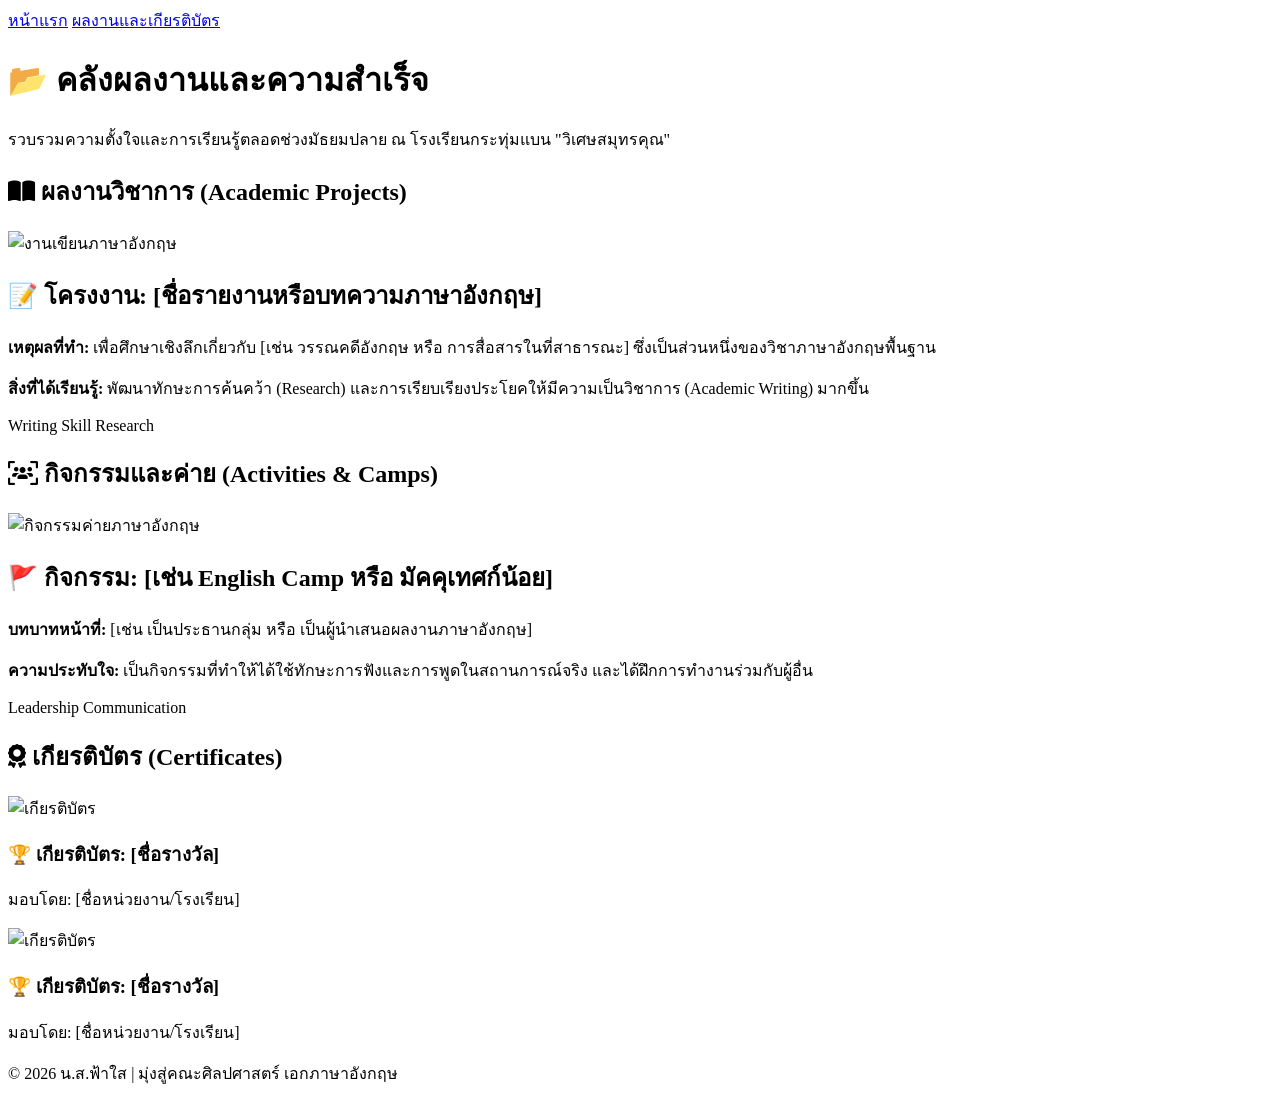
==== projects.html @ baf24221 "Create projects.html" ====
<!DOCTYPE html>
<html lang="th">
<head>
    <meta charset="UTF-8">
    <meta name="viewport" content="width=device-width, initial-scale=1.0">
    <title>ผลงานและเกียรติบัตร | ฟ้าใส</title>
    <link rel="stylesheet" href="style.css">
    <link rel="stylesheet" href="https://cdnjs.cloudflare.com/ajax/libs/font-awesome/6.5.1/css/all.min.css">
</head>
<body>

    <header>
        <nav>
            <a href="index.html">หน้าแรก</a>
            <a href="projects.html" class="active">ผลงานและเกียรติบัตร</a>
        </nav>
    </header>

    <main class="container">
        <header class="section-header">
            <h1>📂 คลังผลงานและความสำเร็จ</h1>
            <p>รวบรวมความตั้งใจและการเรียนรู้ตลอดช่วงมัธยมปลาย ณ โรงเรียนกระทุ่มแบน "วิเศษสมุทรคุณ"</p>
        </header>

        <h2 class="category-title"><i class="fa-solid fa-book-open"></i> ผลงานวิชาการ (Academic Projects)</h2>
        <div class="card">
            <img src="https://via.placeholder.com/600x300?text=English+Essay+Project" alt="งานเขียนภาษาอังกฤษ" class="card-img">
            <div class="card-body">
                <h2>📝 โครงงาน: [ชื่อรายงานหรือบทความภาษาอังกฤษ]</h2>
                <p><strong>เหตุผลที่ทำ:</strong> เพื่อศึกษาเชิงลึกเกี่ยวกับ [เช่น วรรณคดีอังกฤษ หรือ การสื่อสารในที่สาธารณะ] ซึ่งเป็นส่วนหนึ่งของวิชาภาษาอังกฤษพื้นฐาน</p>
                <p><strong>สิ่งที่ได้เรียนรู้:</strong> พัฒนาทักษะการค้นคว้า (Research) และการเรียบเรียงประโยคให้มีความเป็นวิชาการ (Academic Writing) มากขึ้น</p>
                <span class="tech-stack">Writing Skill</span> <span class="tech-stack">Research</span>
            </div>
        </div>

        <h2 class="category-title"><i class="fa-solid fa-users-viewfinder"></i> กิจกรรมและค่าย (Activities & Camps)</h2>
        <div class="card">
            <img src="https://via.placeholder.com/600x300?text=English+Camp+Activity" alt="กิจกรรมค่ายภาษาอังกฤษ" class="card-img">
            <div class="card-body">
                <h2>🚩 กิจกรรม: [เช่น English Camp หรือ มัคคุเทศก์น้อย]</h2>
                <p><strong>บทบาทหน้าที่:</strong> [เช่น เป็นประธานกลุ่ม หรือ เป็นผู้นำเสนอผลงานภาษาอังกฤษ]</p>
                <p><strong>ความประทับใจ:</strong> เป็นกิจกรรมที่ทำให้ได้ใช้ทักษะการฟังและการพูดในสถานการณ์จริง และได้ฝึกการทำงานร่วมกับผู้อื่น</p>
                <span class="tech-stack">Leadership</span> <span class="tech-stack">Communication</span>
            </div>
        </div>

        <h2 class="category-title"><i class="fa-solid fa-award"></i> เกียรติบัตร (Certificates)</h2>
        <div class="project-grid">
            <div class="card small">
                <img src="https://via.placeholder.com/400x250?text=Certificate+1" alt="เกียรติบัตร" class="card-img">
                <div class="card-body">
                    <h3>🏆 เกียรติบัตร: [ชื่อรางวัล]</h3>
                    <p>มอบโดย: [ชื่อหน่วยงาน/โรงเรียน]</p>
                </div>
            </div>
            <div class="card small">
                <img src="https://via.placeholder.com/400x250?text=Certificate+2" alt="เกียรติบัตร" class="card-img">
                <div class="card-body">
                    <h3>🏆 เกียรติบัตร: [ชื่อรางวัล]</h3>
                    <p>มอบโดย: [ชื่อหน่วยงาน/โรงเรียน]</p>
                </div>
            </div>
        </div>

    </main>

    <footer>
        <p>© 2026 น.ส.ฟ้าใส | มุ่งสู่คณะศิลปศาสตร์ เอกภาษาอังกฤษ</p>
    </footer>

</body>
</html>
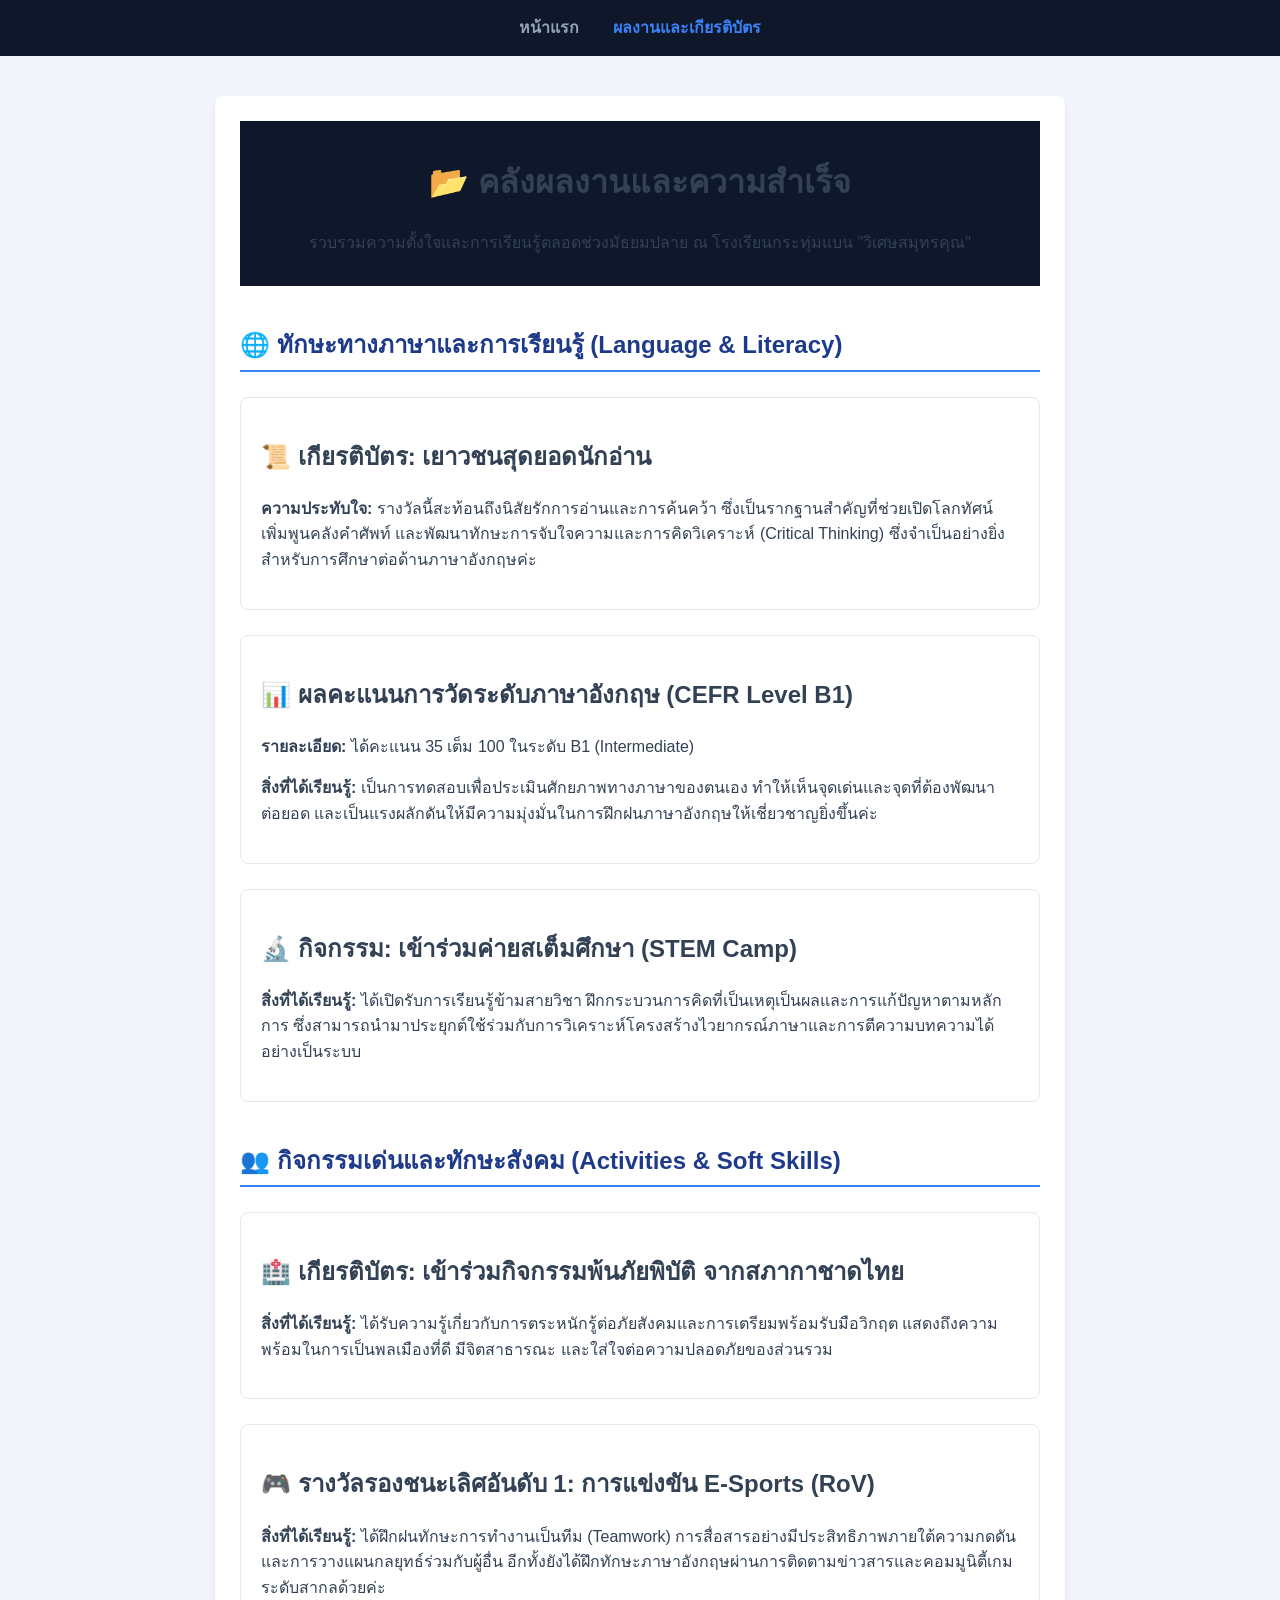
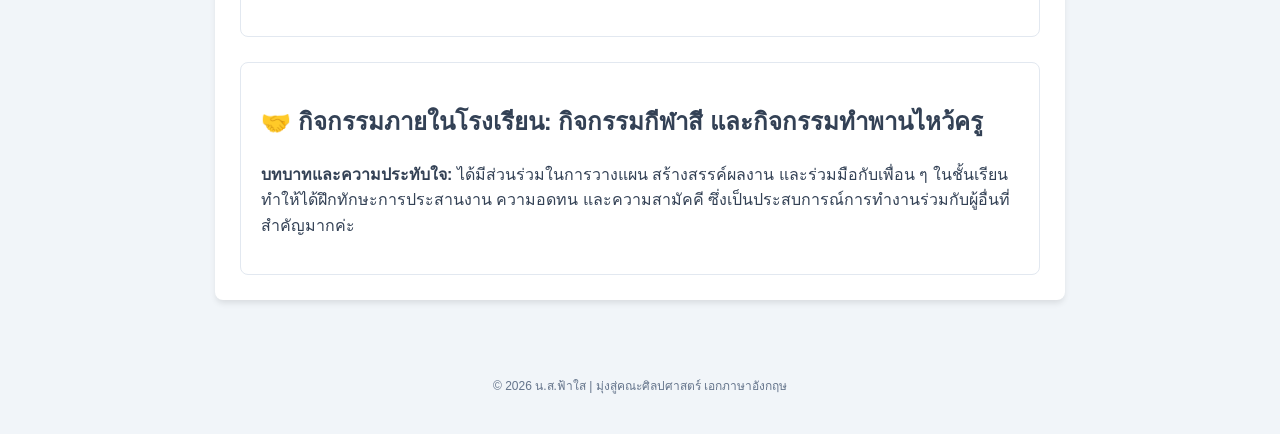
==== commit b399a998: "Update projects.html" ====
--- a/projects.html
+++ b/projects.html
@@ -5,7 +5,6 @@
     <meta name="viewport" content="width=device-width, initial-scale=1.0">
     <title>ผลงานและเกียรติบัตร | ฟ้าใส</title>
     <link rel="stylesheet" href="style.css">
-    <link rel="stylesheet" href="https://cdnjs.cloudflare.com/ajax/libs/font-awesome/6.5.1/css/all.min.css">
 </head>
 <body>
 
@@ -17,48 +16,55 @@
     </header>
 
     <main class="container">
-        <header class="section-header">
+        <header style="text-align: center; margin-bottom: 40px;">
             <h1>📂 คลังผลงานและความสำเร็จ</h1>
             <p>รวบรวมความตั้งใจและการเรียนรู้ตลอดช่วงมัธยมปลาย ณ โรงเรียนกระทุ่มแบน "วิเศษสมุทรคุณ"</p>
         </header>
 
-        <h2 class="category-title"><i class="fa-solid fa-book-open"></i> ผลงานวิชาการ (Academic Projects)</h2>
+        <h2 style="color: #1e3a8a; border-bottom: 2px solid #3b82f6; padding-bottom: 5px;">🌐 ทักษะทางภาษาและการเรียนรู้ (Language & Literacy)</h2>
+        
         <div class="card">
-            <img src="https://via.placeholder.com/600x300?text=English+Essay+Project" alt="งานเขียนภาษาอังกฤษ" class="card-img">
             <div class="card-body">
-                <h2>📝 โครงงาน: [ชื่อรายงานหรือบทความภาษาอังกฤษ]</h2>
-                <p><strong>เหตุผลที่ทำ:</strong> เพื่อศึกษาเชิงลึกเกี่ยวกับ [เช่น วรรณคดีอังกฤษ หรือ การสื่อสารในที่สาธารณะ] ซึ่งเป็นส่วนหนึ่งของวิชาภาษาอังกฤษพื้นฐาน</p>
-                <p><strong>สิ่งที่ได้เรียนรู้:</strong> พัฒนาทักษะการค้นคว้า (Research) และการเรียบเรียงประโยคให้มีความเป็นวิชาการ (Academic Writing) มากขึ้น</p>
-                <span class="tech-stack">Writing Skill</span> <span class="tech-stack">Research</span>
+                <h2>📜 เกียรติบัตร: เยาวชนสุดยอดนักอ่าน</h2>
+                <p><strong>ความประทับใจ:</strong> รางวัลนี้สะท้อนถึงนิสัยรักการอ่านและการค้นคว้า ซึ่งเป็นรากฐานสำคัญที่ช่วยเปิดโลกทัศน์ เพิ่มพูนคลังคำศัพท์ และพัฒนาทักษะการจับใจความและการคิดวิเคราะห์ (Critical Thinking) ซึ่งจำเป็นอย่างยิ่งสำหรับการศึกษาต่อด้านภาษาอังกฤษค่ะ</p>
             </div>
         </div>
 
-        <h2 class="category-title"><i class="fa-solid fa-users-viewfinder"></i> กิจกรรมและค่าย (Activities & Camps)</h2>
         <div class="card">
-            <img src="https://via.placeholder.com/600x300?text=English+Camp+Activity" alt="กิจกรรมค่ายภาษาอังกฤษ" class="card-img">
             <div class="card-body">
-                <h2>🚩 กิจกรรม: [เช่น English Camp หรือ มัคคุเทศก์น้อย]</h2>
-                <p><strong>บทบาทหน้าที่:</strong> [เช่น เป็นประธานกลุ่ม หรือ เป็นผู้นำเสนอผลงานภาษาอังกฤษ]</p>
-                <p><strong>ความประทับใจ:</strong> เป็นกิจกรรมที่ทำให้ได้ใช้ทักษะการฟังและการพูดในสถานการณ์จริง และได้ฝึกการทำงานร่วมกับผู้อื่น</p>
-                <span class="tech-stack">Leadership</span> <span class="tech-stack">Communication</span>
+                <h2>📊 ผลคะแนนการวัดระดับภาษาอังกฤษ (CEFR Level B1)</h2>
+                <p><strong>รายละเอียด:</strong> ได้คะแนน 35 เต็ม 100 ในระดับ B1 (Intermediate)</p>
+                <p><strong>สิ่งที่ได้เรียนรู้:</strong> เป็นการทดสอบเพื่อประเมินศักยภาพทางภาษาของตนเอง ทำให้เห็นจุดเด่นและจุดที่ต้องพัฒนาต่อยอด และเป็นแรงผลักดันให้มีความมุ่งมั่นในการฝึกฝนภาษาอังกฤษให้เชี่ยวชาญยิ่งขึ้นค่ะ</p>
             </div>
         </div>
 
-        <h2 class="category-title"><i class="fa-solid fa-award"></i> เกียรติบัตร (Certificates)</h2>
-        <div class="project-grid">
-            <div class="card small">
-                <img src="https://via.placeholder.com/400x250?text=Certificate+1" alt="เกียรติบัตร" class="card-img">
-                <div class="card-body">
-                    <h3>🏆 เกียรติบัตร: [ชื่อรางวัล]</h3>
-                    <p>มอบโดย: [ชื่อหน่วยงาน/โรงเรียน]</p>
-                </div>
+        <div class="card">
+            <div class="card-body">
+                <h2>🔬 กิจกรรม: เข้าร่วมค่ายสเต็มศึกษา (STEM Camp)</h2>
+                <p><strong>สิ่งที่ได้เรียนรู้:</strong> ได้เปิดรับการเรียนรู้ข้ามสายวิชา ฝึกกระบวนการคิดที่เป็นเหตุเป็นผลและการแก้ปัญหาตามหลักการ ซึ่งสามารถนำมาประยุกต์ใช้ร่วมกับการวิเคราะห์โครงสร้างไวยากรณ์ภาษาและการตีความบทความได้อย่างเป็นระบบ</p>
             </div>
-            <div class="card small">
-                <img src="https://via.placeholder.com/400x250?text=Certificate+2" alt="เกียรติบัตร" class="card-img">
-                <div class="card-body">
-                    <h3>🏆 เกียรติบัตร: [ชื่อรางวัล]</h3>
-                    <p>มอบโดย: [ชื่อหน่วยงาน/โรงเรียน]</p>
-                </div>
+        </div>
+
+        <h2 style="color: #1e3a8a; border-bottom: 2px solid #3b82f6; padding-bottom: 5px; margin-top: 40px;">👥 กิจกรรมเด่นและทักษะสังคม (Activities & Soft Skills)</h2>
+
+        <div class="card">
+            <div class="card-body">
+                <h2>🏥 เกียรติบัตร: เข้าร่วมกิจกรรมพ้นภัยพิบัติ จากสภากาชาดไทย</h2>
+                <p><strong>สิ่งที่ได้เรียนรู้:</strong> ได้รับความรู้เกี่ยวกับการตระหนักรู้ต่อภัยสังคมและการเตรียมพร้อมรับมือวิกฤต แสดงถึงความพร้อมในการเป็นพลเมืองที่ดี มีจิตสาธารณะ และใส่ใจต่อความปลอดภัยของส่วนรวม</p>
+            </div>
+        </div>
+
+        <div class="card">
+            <div class="card-body">
+                <h2>🎮 รางวัลรองชนะเลิศอันดับ 1: การแข่งขัน E-Sports (RoV)</h2>
+                <p><strong>สิ่งที่ได้เรียนรู้:</strong> ได้ฝึกฝนทักษะการทำงานเป็นทีม (Teamwork) การสื่อสารอย่างมีประสิทธิภาพภายใต้ความกดดัน และการวางแผนกลยุทธ์ร่วมกับผู้อื่น อีกทั้งยังได้ฝึกทักษะภาษาอังกฤษผ่านการติดตามข่าวสารและคอมมูนิตี้เกมระดับสากลด้วยค่ะ</p>
+            </div>
+        </div>
+
+        <div class="card">
+            <div class="card-body">
+                <h2>🤝 กิจกรรมภายในโรงเรียน: กิจกรรมกีฬาสี และกิจกรรมทำพานไหว้ครู</h2>
+                <p><strong>บทบาทและความประทับใจ:</strong> ได้มีส่วนร่วมในการวางแผน สร้างสรรค์ผลงาน และร่วมมือกับเพื่อน ๆ ในชั้นเรียน ทำให้ได้ฝึกทักษะการประสานงาน ความอดทน และความสามัคคี ซึ่งเป็นประสบการณ์การทำงานร่วมกับผู้อื่นที่สำคัญมากค่ะ</p>
             </div>
         </div>
 
--- a/style.css
+++ b/style.css
@@ -0,0 +1,23 @@
+body {
+    font-family: 'Segoe UI', Tahoma, Geneva, Verdana, sans-serif;
+    margin: 0; padding: 0;
+    background-color: #f1f5f9; color: #334155;
+    line-height: 1.6;
+}
+.container {
+    max-width: 800px; margin: 40px auto; padding: 25px;
+    background-color: #ffffff; border-radius: 8px;
+    box-shadow: 0 4px 6px -1px rgba(0, 0, 0, 0.1);
+}
+header { background-color: #0f172a; padding: 15px 0; text-align: center; }
+nav a { color: #94a3b8; text-decoration: none; margin: 0 15px; font-weight: 600; }
+nav a:hover, nav a.active { color: #3b82f6; }
+.profile-area { text-align: center; padding: 20px 0; }
+.profile-img { width: 140px; height: 140px; border-radius: 50%; object-fit: cover; border: 4px solid #3b82f6; margin-bottom: 15px; }
+.tagline { color: #64748b; margin-top: -5px; }
+.content-section { margin-top: 30px; padding-top: 20px; border-top: 1px solid #e2e8f0; }
+.card { background: #ffffff; border: 1px solid #e2e8f0; border-radius: 8px; margin-top: 25px; overflow: hidden; }
+.card-img { width: 100%; height: auto; max-height: 300px; object-fit: cover; }
+.card-body { padding: 20px; }
+.tech-stack { display: inline-block; background-color: #f1f5f9; color: #475569; padding: 4px 10px; border-radius: 4px; font-size: 9pt; font-weight: bold; }
+footer { text-align: center; padding: 25px; color: #64748b; font-size: 9pt; }
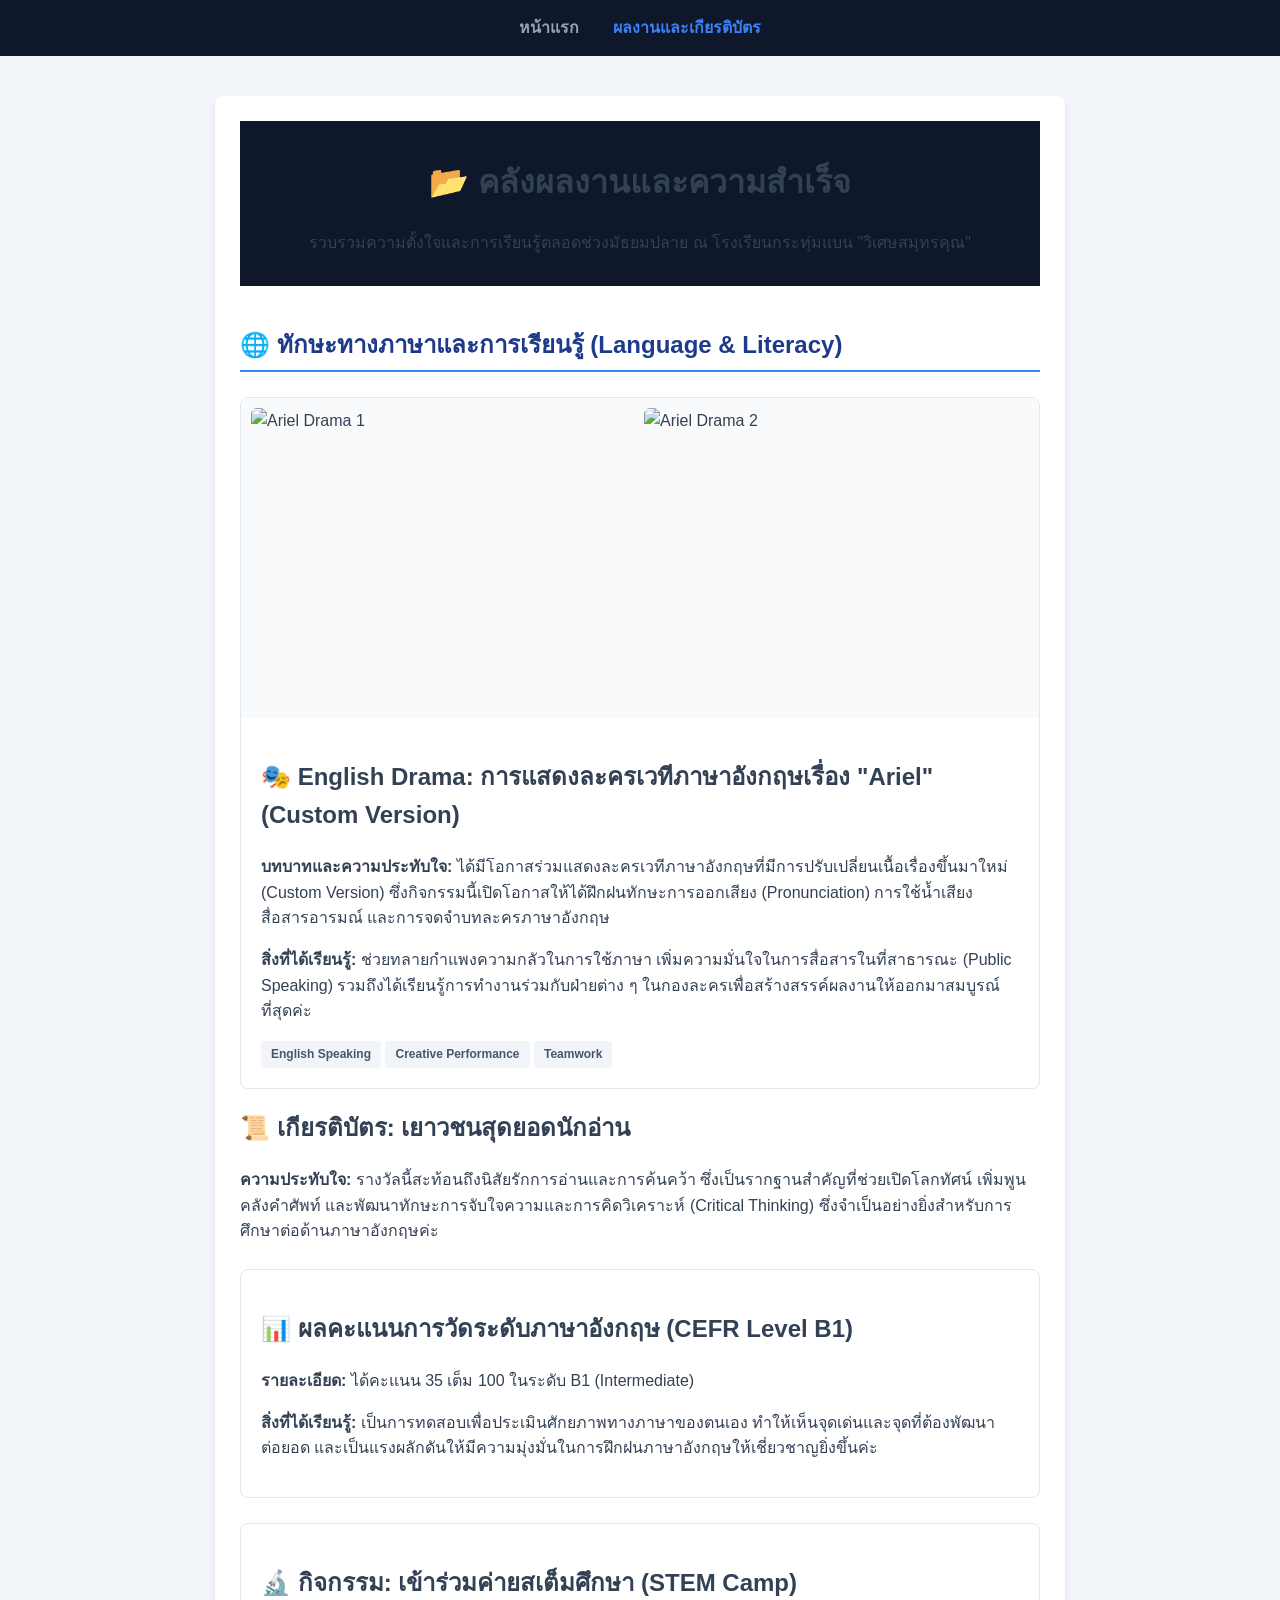
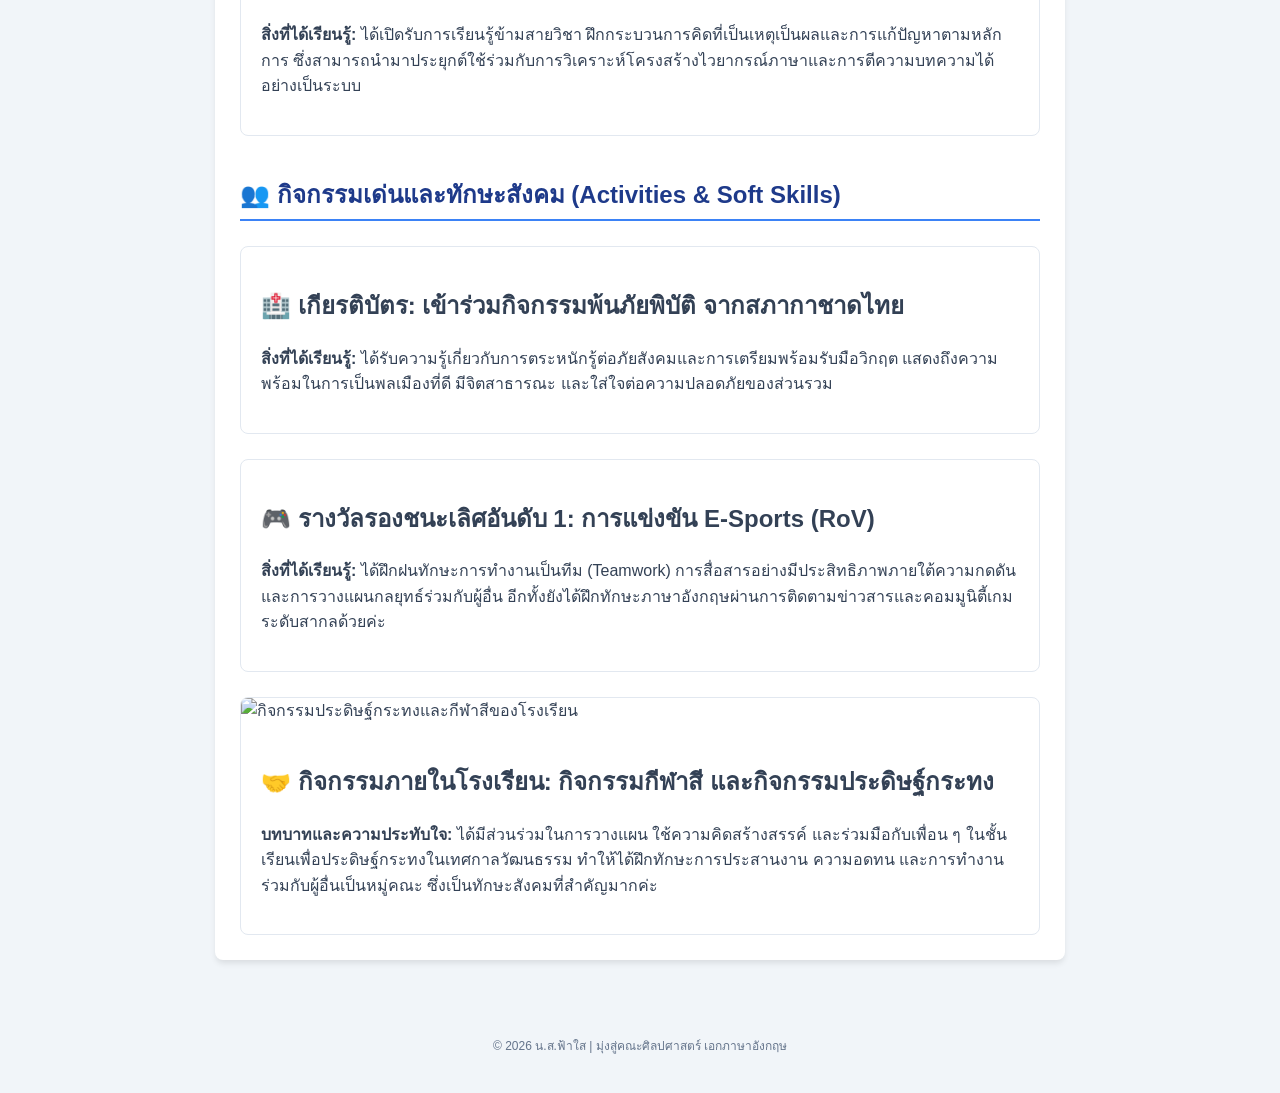
==== commit 249524b2: "Update projects.html" ====
--- a/projects.html
+++ b/projects.html
@@ -24,7 +24,18 @@
         <h2 style="color: #1e3a8a; border-bottom: 2px solid #3b82f6; padding-bottom: 5px;">🌐 ทักษะทางภาษาและการเรียนรู้ (Language & Literacy)</h2>
         
         <div class="card">
+            <div style="display: grid; grid-template-columns: 1fr 1fr; gap: 8px; padding: 10px; background-color: #f8fafc;">
+                <img src="https://lh3.googleusercontent.com/d/1Yi29u0ENLmOMlpsaRIMpkX6yjOmrVv_r" alt="Ariel Drama 1" style="width: 100%; height: 300px; object-fit: cover; border-radius: 6px;">
+                <img src="http://googleusercontent.com/profile/picture/7" alt="Ariel Drama 2" style="width: 100%; height: 300px; object-fit: cover; border-radius: 6px;">
+            </div>
+            
             <div class="card-body">
+                <h2>🎭 English Drama: การแสดงละครเวทีภาษาอังกฤษเรื่อง "Ariel" (Custom Version)</h2>
+                <p><strong>บทบาทและความประทับใจ:</strong> ได้มีโอกาสร่วมแสดงละครเวทีภาษาอังกฤษที่มีการปรับเปลี่ยนเนื้อเรื่องขึ้นมาใหม่ (Custom Version) ซึ่งกิจกรรมนี้เปิดโอกาสให้ได้ฝึกฝนทักษะการออกเสียง (Pronunciation) การใช้น้ำเสียงสื่อสารอารมณ์ และการจดจำบทละครภาษาอังกฤษ</p>
+                <p><strong>สิ่งที่ได้เรียนรู้:</strong> ช่วยทลายกำแพงความกลัวในการใช้ภาษา เพิ่มความมั่นใจในการสื่อสารในที่สาธารณะ (Public Speaking) รวมถึงได้เรียนรู้การทำงานร่วมกับฝ่ายต่าง ๆ ในกองละครเพื่อสร้างสรรค์ผลงานให้ออกมาสมบูรณ์ที่สุดค่ะ</p>
+                <span class="tech-stack">English Speaking</span> <span class="tech-stack">Creative Performance</span> <span class="tech-stack">Teamwork</span>
+            </div>
+        </div>
                 <h2>📜 เกียรติบัตร: เยาวชนสุดยอดนักอ่าน</h2>
                 <p><strong>ความประทับใจ:</strong> รางวัลนี้สะท้อนถึงนิสัยรักการอ่านและการค้นคว้า ซึ่งเป็นรากฐานสำคัญที่ช่วยเปิดโลกทัศน์ เพิ่มพูนคลังคำศัพท์ และพัฒนาทักษะการจับใจความและการคิดวิเคราะห์ (Critical Thinking) ซึ่งจำเป็นอย่างยิ่งสำหรับการศึกษาต่อด้านภาษาอังกฤษค่ะ</p>
             </div>
@@ -62,9 +73,10 @@
         </div>
 
         <div class="card">
+            <img src="krathong.jpg" alt="กิจกรรมประดิษฐ์กระทงและกีฬาสีของโรงเรียน" class="card-img">
             <div class="card-body">
-                <h2>🤝 กิจกรรมภายในโรงเรียน: กิจกรรมกีฬาสี และกิจกรรมทำพานไหว้ครู</h2>
-                <p><strong>บทบาทและความประทับใจ:</strong> ได้มีส่วนร่วมในการวางแผน สร้างสรรค์ผลงาน และร่วมมือกับเพื่อน ๆ ในชั้นเรียน ทำให้ได้ฝึกทักษะการประสานงาน ความอดทน และความสามัคคี ซึ่งเป็นประสบการณ์การทำงานร่วมกับผู้อื่นที่สำคัญมากค่ะ</p>
+                <h2>🤝 กิจกรรมภายในโรงเรียน: กิจกรรมกีฬาสี และกิจกรรมประดิษฐ์กระทง</h2>
+                <p><strong>บทบาทและความประทับใจ:</strong> ได้มีส่วนร่วมในการวางแผน ใช้ความคิดสร้างสรรค์ และร่วมมือกับเพื่อน ๆ ในชั้นเรียนเพื่อประดิษฐ์กระทงในเทศกาลวัฒนธรรม ทำให้ได้ฝึกทักษะการประสานงาน ความอดทน และการทำงานร่วมกับผู้อื่นเป็นหมู่คณะ ซึ่งเป็นทักษะสังคมที่สำคัญมากค่ะ</p>
             </div>
         </div>
 
@@ -75,4 +87,4 @@
     </footer>
 
 </body>
-</html>
+</html> 
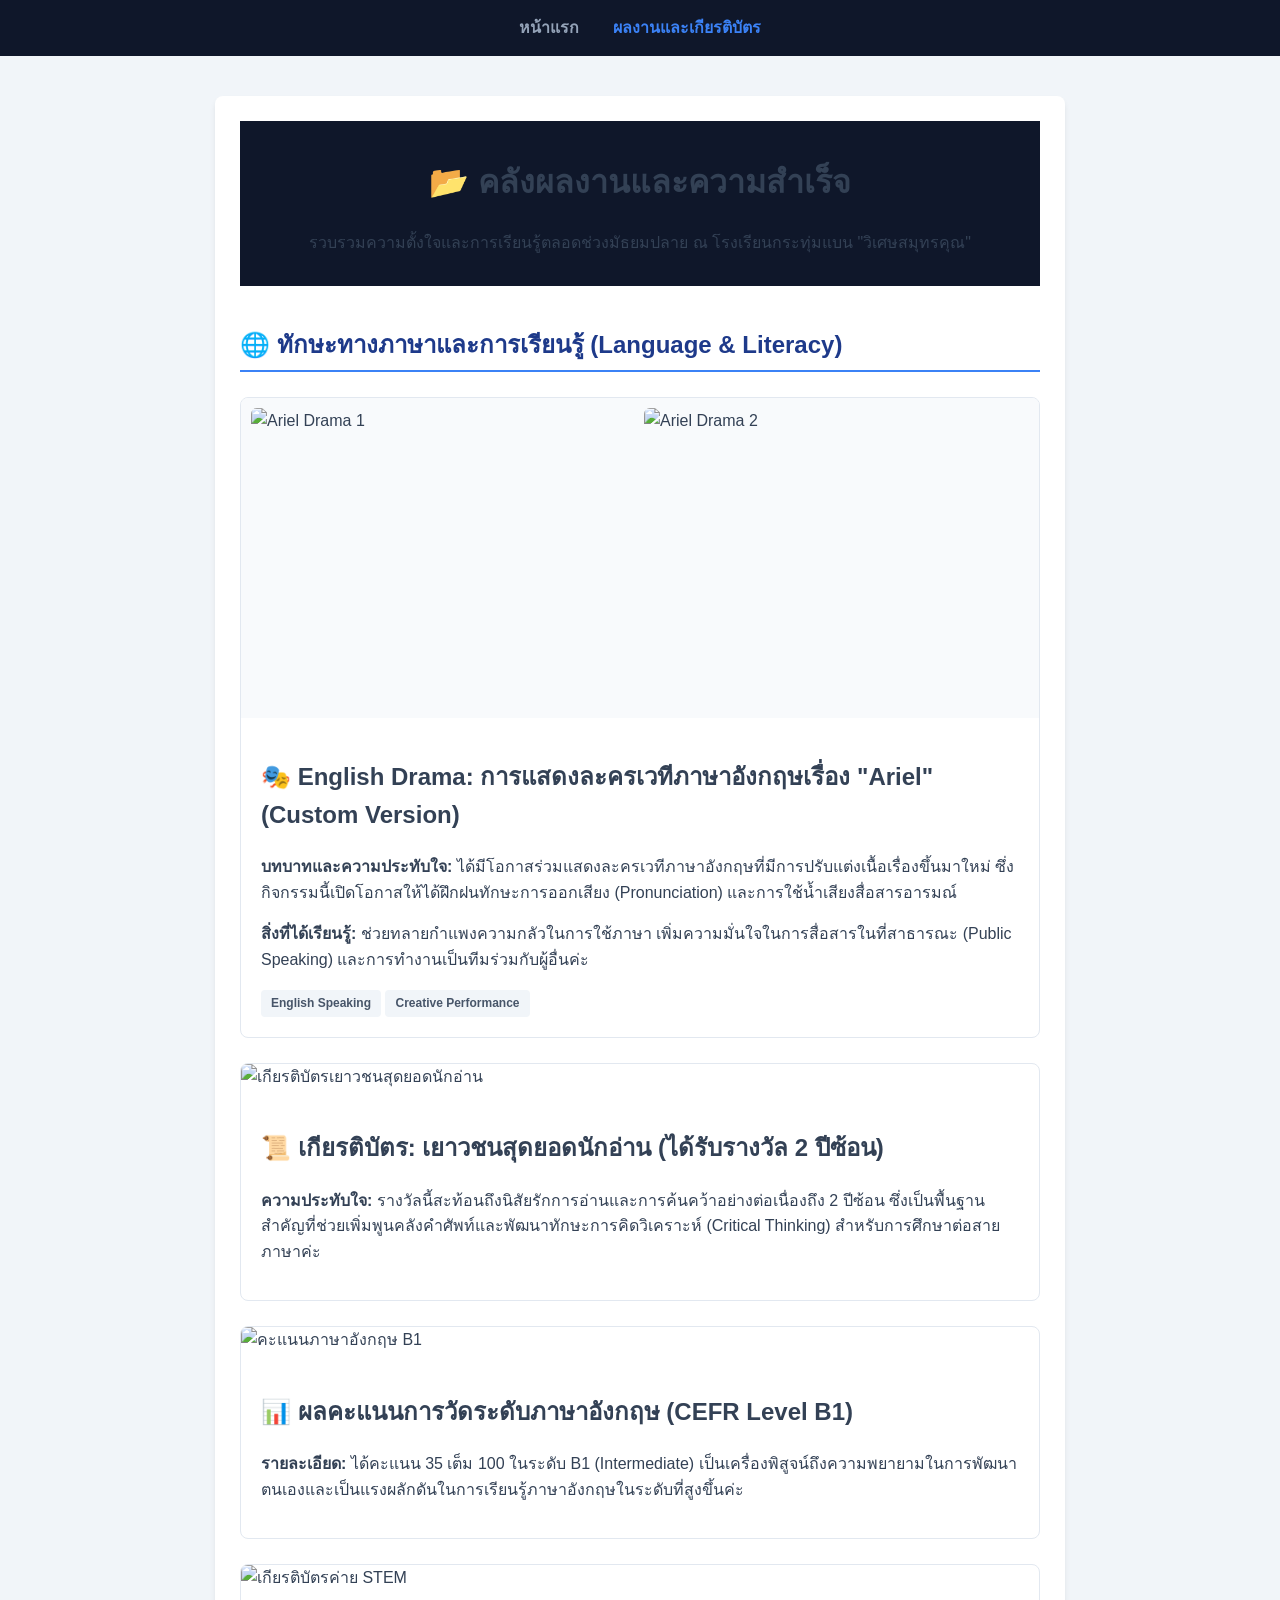
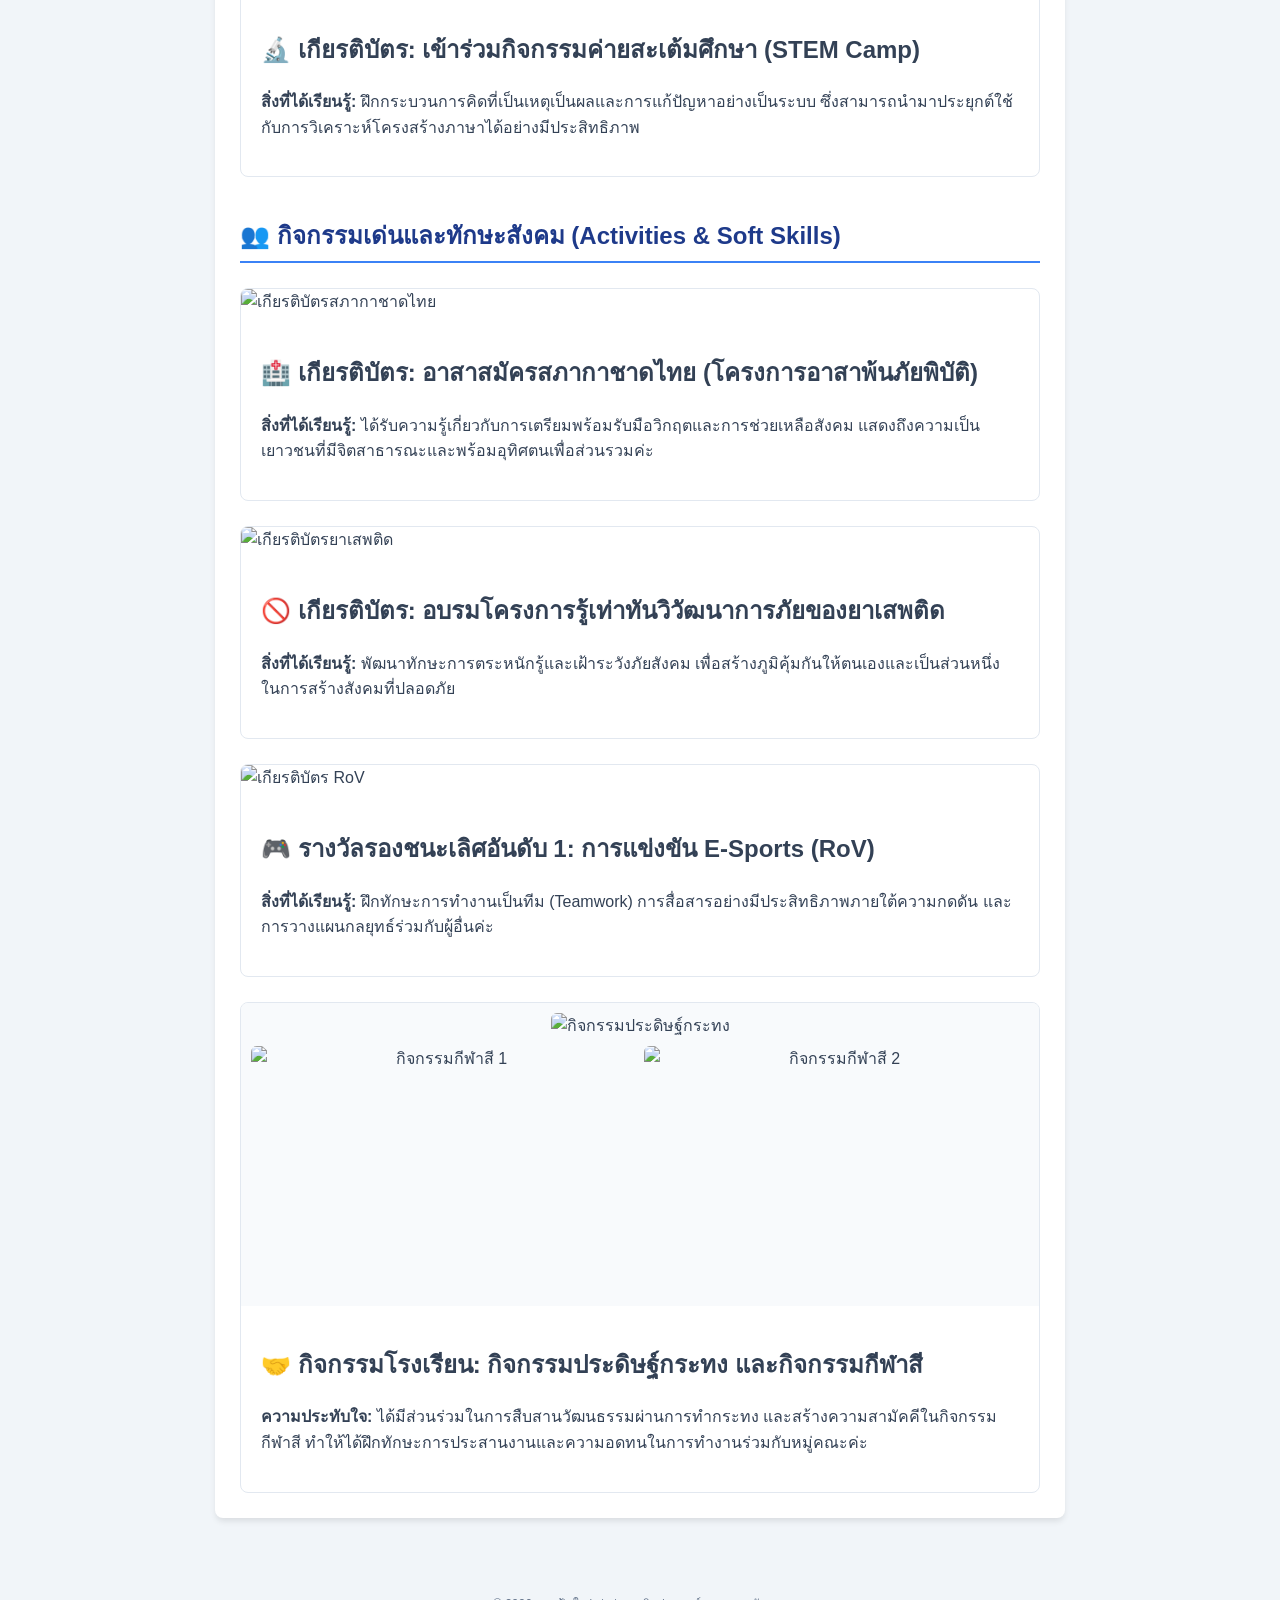
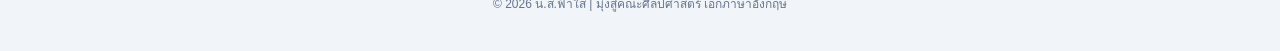
==== commit 47309998: "Update projects.html" ====
--- a/projects.html
+++ b/projects.html
@@ -24,59 +24,79 @@
         <h2 style="color: #1e3a8a; border-bottom: 2px solid #3b82f6; padding-bottom: 5px;">🌐 ทักษะทางภาษาและการเรียนรู้ (Language & Literacy)</h2>
         
         <div class="card">
-            <div style="display: grid; grid-template-columns: 1fr 1fr; gap: 8px; padding: 10px; background-color: #f8fafc;">
-                <img src="https://lh3.googleusercontent.com/d/1Yi29u0ENLmOMlpsaRIMpkX6yjOmrVv_r" alt="Ariel Drama 1" style="width: 100%; height: 300px; object-fit: cover; border-radius: 6px;">
-                <img src="http://googleusercontent.com/profile/picture/7" alt="Ariel Drama 2" style="width: 100%; height: 300px; object-fit: cover; border-radius: 6px;">
+            <div style="display: flex; gap: 8px; padding: 10px; background-color: #f8fafc;">
+                <img src="ariel1.jpg" alt="Ariel Drama 1" style="width: 50%; height: 300px; object-fit: cover; border-radius: 6px;">
+                <img src="ariel2.jpg" alt="Ariel Drama 2" style="width: 50%; height: 300px; object-fit: cover; border-radius: 6px;">
             </div>
-            
             <div class="card-body">
                 <h2>🎭 English Drama: การแสดงละครเวทีภาษาอังกฤษเรื่อง "Ariel" (Custom Version)</h2>
-                <p><strong>บทบาทและความประทับใจ:</strong> ได้มีโอกาสร่วมแสดงละครเวทีภาษาอังกฤษที่มีการปรับเปลี่ยนเนื้อเรื่องขึ้นมาใหม่ (Custom Version) ซึ่งกิจกรรมนี้เปิดโอกาสให้ได้ฝึกฝนทักษะการออกเสียง (Pronunciation) การใช้น้ำเสียงสื่อสารอารมณ์ และการจดจำบทละครภาษาอังกฤษ</p>
-                <p><strong>สิ่งที่ได้เรียนรู้:</strong> ช่วยทลายกำแพงความกลัวในการใช้ภาษา เพิ่มความมั่นใจในการสื่อสารในที่สาธารณะ (Public Speaking) รวมถึงได้เรียนรู้การทำงานร่วมกับฝ่ายต่าง ๆ ในกองละครเพื่อสร้างสรรค์ผลงานให้ออกมาสมบูรณ์ที่สุดค่ะ</p>
-                <span class="tech-stack">English Speaking</span> <span class="tech-stack">Creative Performance</span> <span class="tech-stack">Teamwork</span>
-            </div>
-        </div>
-                <h2>📜 เกียรติบัตร: เยาวชนสุดยอดนักอ่าน</h2>
-                <p><strong>ความประทับใจ:</strong> รางวัลนี้สะท้อนถึงนิสัยรักการอ่านและการค้นคว้า ซึ่งเป็นรากฐานสำคัญที่ช่วยเปิดโลกทัศน์ เพิ่มพูนคลังคำศัพท์ และพัฒนาทักษะการจับใจความและการคิดวิเคราะห์ (Critical Thinking) ซึ่งจำเป็นอย่างยิ่งสำหรับการศึกษาต่อด้านภาษาอังกฤษค่ะ</p>
+                <p><strong>บทบาทและความประทับใจ:</strong> ได้มีโอกาสร่วมแสดงละครเวทีภาษาอังกฤษที่มีการปรับแต่งเนื้อเรื่องขึ้นมาใหม่ ซึ่งกิจกรรมนี้เปิดโอกาสให้ได้ฝึกฝนทักษะการออกเสียง (Pronunciation) และการใช้น้ำเสียงสื่อสารอารมณ์</p>
+                <p><strong>สิ่งที่ได้เรียนรู้:</strong> ช่วยทลายกำแพงความกลัวในการใช้ภาษา เพิ่มความมั่นใจในการสื่อสารในที่สาธารณะ (Public Speaking) และการทำงานเป็นทีมร่วมกับผู้อื่นค่ะ</p>
+                <span class="tech-stack">English Speaking</span> <span class="tech-stack">Creative Performance</span>
             </div>
         </div>
 
         <div class="card">
+            <img src="cert-reader.jpg" alt="เกียรติบัตรเยาวชนสุดยอดนักอ่าน" class="card-img">
             <div class="card-body">
-                <h2>📊 ผลคะแนนการวัดระดับภาษาอังกฤษ (CEFR Level B1)</h2>
-                <p><strong>รายละเอียด:</strong> ได้คะแนน 35 เต็ม 100 ในระดับ B1 (Intermediate)</p>
-                <p><strong>สิ่งที่ได้เรียนรู้:</strong> เป็นการทดสอบเพื่อประเมินศักยภาพทางภาษาของตนเอง ทำให้เห็นจุดเด่นและจุดที่ต้องพัฒนาต่อยอด และเป็นแรงผลักดันให้มีความมุ่งมั่นในการฝึกฝนภาษาอังกฤษให้เชี่ยวชาญยิ่งขึ้นค่ะ</p>
+                <h2>📜 เกียรติบัตร: เยาวชนสุดยอดนักอ่าน (ได้รับรางวัล 2 ปีซ้อน)</h2>
+                <p><strong>ความประทับใจ:</strong> รางวัลนี้สะท้อนถึงนิสัยรักการอ่านและการค้นคว้าอย่างต่อเนื่องถึง 2 ปีซ้อน ซึ่งเป็นพื้นฐานสำคัญที่ช่วยเพิ่มพูนคลังคำศัพท์และพัฒนาทักษะการคิดวิเคราะห์ (Critical Thinking) สำหรับการศึกษาต่อสายภาษาค่ะ</p>
             </div>
         </div>
 
         <div class="card">
+            <img src="cert-b1.jpg" alt="คะแนนภาษาอังกฤษ B1" class="card-img">
             <div class="card-body">
-                <h2>🔬 กิจกรรม: เข้าร่วมค่ายสเต็มศึกษา (STEM Camp)</h2>
-                <p><strong>สิ่งที่ได้เรียนรู้:</strong> ได้เปิดรับการเรียนรู้ข้ามสายวิชา ฝึกกระบวนการคิดที่เป็นเหตุเป็นผลและการแก้ปัญหาตามหลักการ ซึ่งสามารถนำมาประยุกต์ใช้ร่วมกับการวิเคราะห์โครงสร้างไวยากรณ์ภาษาและการตีความบทความได้อย่างเป็นระบบ</p>
+                <h2>📊 ผลคะแนนการวัดระดับภาษาอังกฤษ (CEFR Level B1)</h2>
+                <p><strong>รายละเอียด:</strong> ได้คะแนน 35 เต็ม 100 ในระดับ B1 (Intermediate) เป็นเครื่องพิสูจน์ถึงความพยายามในการพัฒนาตนเองและเป็นแรงผลักดันในการเรียนรู้ภาษาอังกฤษในระดับที่สูงขึ้นค่ะ</p>
+            </div>
+        </div>
+
+        <div class="card">
+            <img src="cert-stem.jpg" alt="เกียรติบัตรค่าย STEM" class="card-img">
+            <div class="card-body">
+                <h2>🔬 เกียรติบัตร: เข้าร่วมกิจกรรมค่ายสะเต้มศึกษา (STEM Camp)</h2>
+                <p><strong>สิ่งที่ได้เรียนรู้:</strong> ฝึกกระบวนการคิดที่เป็นเหตุเป็นผลและการแก้ปัญหาอย่างเป็นระบบ ซึ่งสามารถนำมาประยุกต์ใช้กับการวิเคราะห์โครงสร้างภาษาได้อย่างมีประสิทธิภาพ</p>
             </div>
         </div>
 
         <h2 style="color: #1e3a8a; border-bottom: 2px solid #3b82f6; padding-bottom: 5px; margin-top: 40px;">👥 กิจกรรมเด่นและทักษะสังคม (Activities & Soft Skills)</h2>
 
         <div class="card">
+            <img src="cert-redcross.jpg" alt="เกียรติบัตรสภากาชาดไทย" class="card-img">
             <div class="card-body">
-                <h2>🏥 เกียรติบัตร: เข้าร่วมกิจกรรมพ้นภัยพิบัติ จากสภากาชาดไทย</h2>
-                <p><strong>สิ่งที่ได้เรียนรู้:</strong> ได้รับความรู้เกี่ยวกับการตระหนักรู้ต่อภัยสังคมและการเตรียมพร้อมรับมือวิกฤต แสดงถึงความพร้อมในการเป็นพลเมืองที่ดี มีจิตสาธารณะ และใส่ใจต่อความปลอดภัยของส่วนรวม</p>
+                <h2>🏥 เกียรติบัตร: อาสาสมัครสภากาชาดไทย (โครงการอาสาพ้นภัยพิบัติ)</h2>
+                <p><strong>สิ่งที่ได้เรียนรู้:</strong> ได้รับความรู้เกี่ยวกับการเตรียมพร้อมรับมือวิกฤตและการช่วยเหลือสังคม แสดงถึงความเป็นเยาวชนที่มีจิตสาธารณะและพร้อมอุทิศตนเพื่อส่วนรวมค่ะ</p>
             </div>
         </div>
 
         <div class="card">
+            <img src="cert-drugs.jpg" alt="เกียรติบัตรยาเสพติด" class="card-img">
             <div class="card-body">
-                <h2>🎮 รางวัลรองชนะเลิศอันดับ 1: การแข่งขัน E-Sports (RoV)</h2>
-                <p><strong>สิ่งที่ได้เรียนรู้:</strong> ได้ฝึกฝนทักษะการทำงานเป็นทีม (Teamwork) การสื่อสารอย่างมีประสิทธิภาพภายใต้ความกดดัน และการวางแผนกลยุทธ์ร่วมกับผู้อื่น อีกทั้งยังได้ฝึกทักษะภาษาอังกฤษผ่านการติดตามข่าวสารและคอมมูนิตี้เกมระดับสากลด้วยค่ะ</p>
+                <h2>🚫 เกียรติบัตร: อบรมโครงการรู้เท่าทันวิวัฒนาการภัยของยาเสพติด</h2>
+                <p><strong>สิ่งที่ได้เรียนรู้:</strong> พัฒนาทักษะการตระหนักรู้และเฝ้าระวังภัยสังคม เพื่อสร้างภูมิคุ้มกันให้ตนเองและเป็นส่วนหนึ่งในการสร้างสังคมที่ปลอดภัย</p>
             </div>
         </div>
 
         <div class="card">
-            <img src="krathong.jpg" alt="กิจกรรมประดิษฐ์กระทงและกีฬาสีของโรงเรียน" class="card-img">
+            <img src="cert-rov.jpg" alt="เกียรติบัตร RoV" class="card-img">
             <div class="card-body">
-                <h2>🤝 กิจกรรมภายในโรงเรียน: กิจกรรมกีฬาสี และกิจกรรมประดิษฐ์กระทง</h2>
-                <p><strong>บทบาทและความประทับใจ:</strong> ได้มีส่วนร่วมในการวางแผน ใช้ความคิดสร้างสรรค์ และร่วมมือกับเพื่อน ๆ ในชั้นเรียนเพื่อประดิษฐ์กระทงในเทศกาลวัฒนธรรม ทำให้ได้ฝึกทักษะการประสานงาน ความอดทน และการทำงานร่วมกับผู้อื่นเป็นหมู่คณะ ซึ่งเป็นทักษะสังคมที่สำคัญมากค่ะ</p>
+                <h2>🎮 รางวัลรองชนะเลิศอันดับ 1: การแข่งขัน E-Sports (RoV)</h2>
+                <p><strong>สิ่งที่ได้เรียนรู้:</strong> ฝึกทักษะการทำงานเป็นทีม (Teamwork) การสื่อสารอย่างมีประสิทธิภาพภายใต้ความกดดัน และการวางแผนกลยุทธ์ร่วมกับผู้อื่นค่ะ</p>
+            </div>
+        </div>
+
+        <div class="card">
+            <div style="background-color: #f8fafc; padding: 10px; text-align: center;">
+                <img src="krathong.jpg" alt="กิจกรรมประดิษฐ์กระทง" style="width: 98%; height: 300px; object-fit: cover; border-radius: 6px; margin-bottom: 8px;">
+                <div style="display: flex; gap: 8px;">
+                    <img src="sports1.jpg" alt="กิจกรรมกีฬาสี 1" style="width: 50%; height: 250px; object-fit: cover; border-radius: 6px;">
+                    <img src="sports2.jpg" alt="กิจกรรมกีฬาสี 2" style="width: 50%; height: 250px; object-fit: cover; border-radius: 6px;">
+                </div>
+            </div>
+            <div class="card-body">
+                <h2>🤝 กิจกรรมโรงเรียน: กิจกรรมประดิษฐ์กระทง และกิจกรรมกีฬาสี</h2>
+                <p><strong>ความประทับใจ:</strong> ได้มีส่วนร่วมในการสืบสานวัฒนธรรมผ่านการทำกระทง และสร้างความสามัคคีในกิจกรรมกีฬาสี ทำให้ได้ฝึกทักษะการประสานงานและความอดทนในการทำงานร่วมกับหมู่คณะค่ะ</p>
             </div>
         </div>
 
@@ -87,4 +107,4 @@
     </footer>
 
 </body>
-</html> 
+</html>
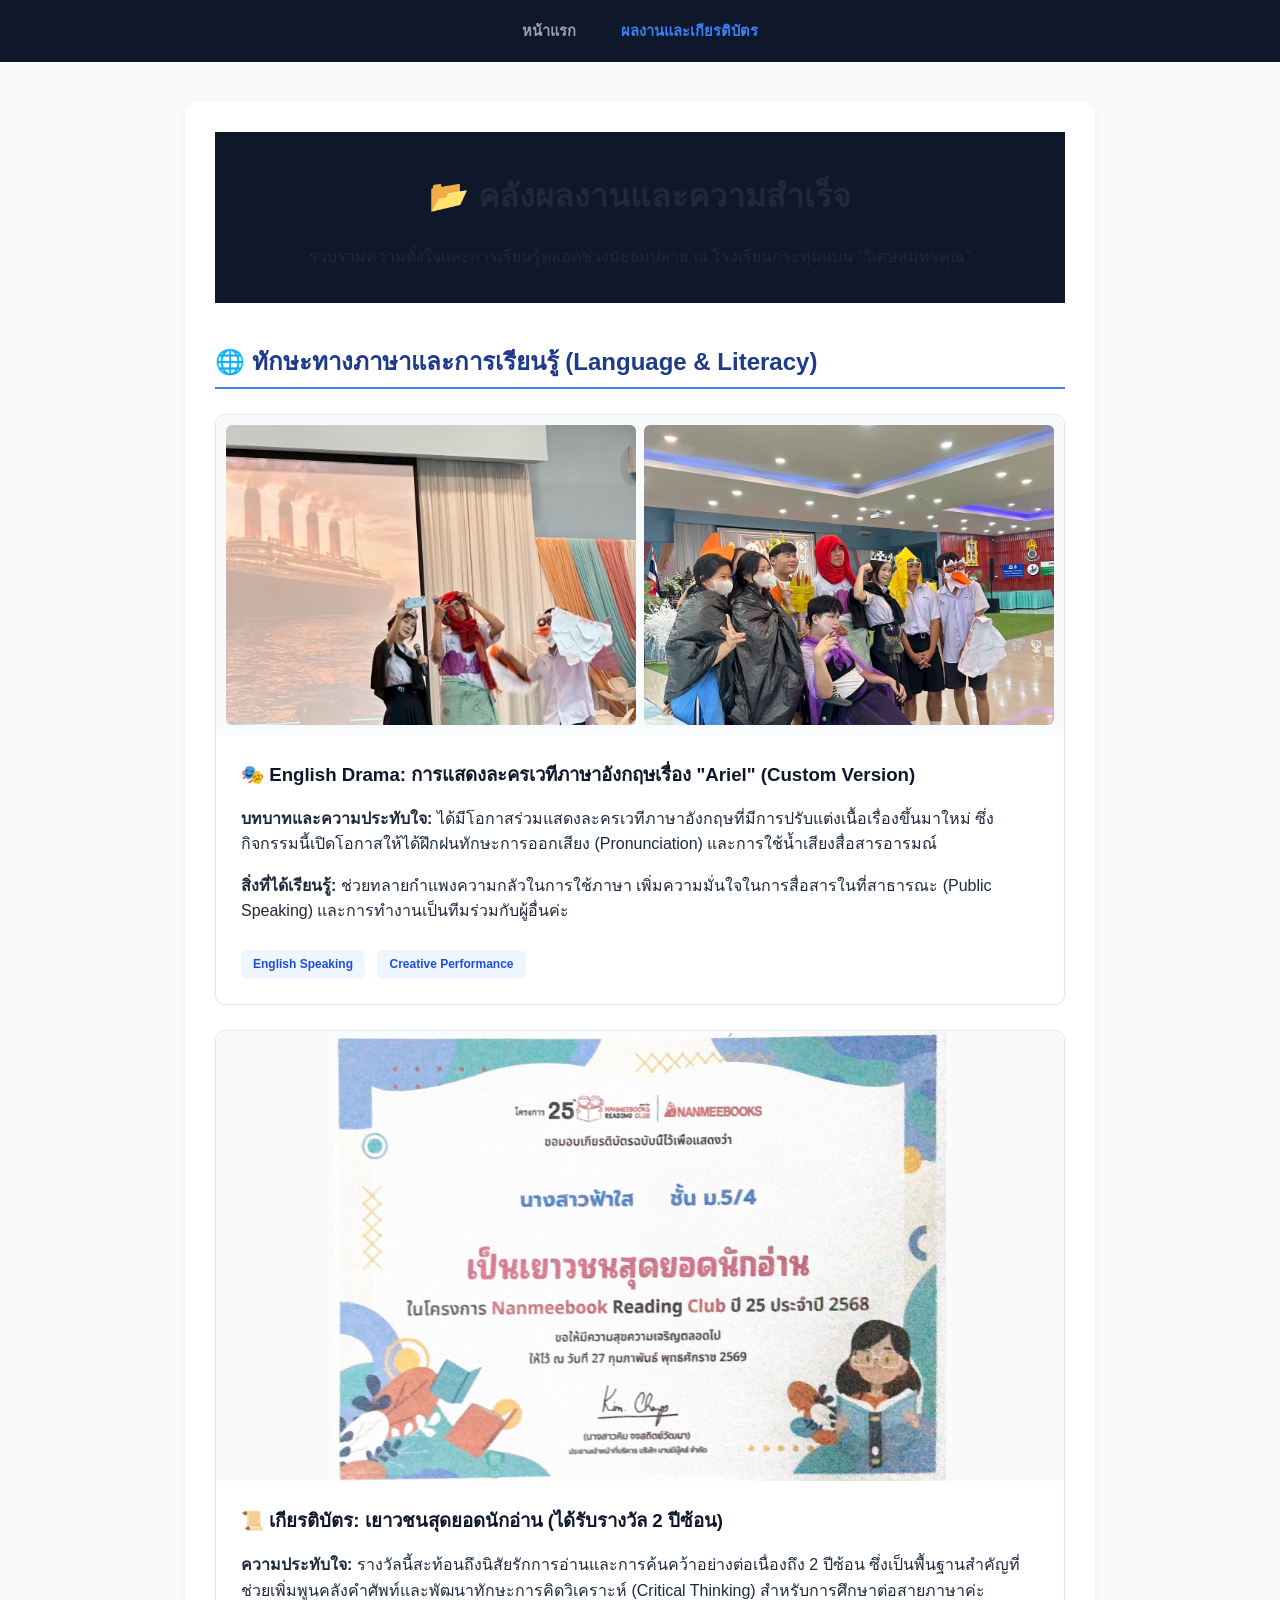
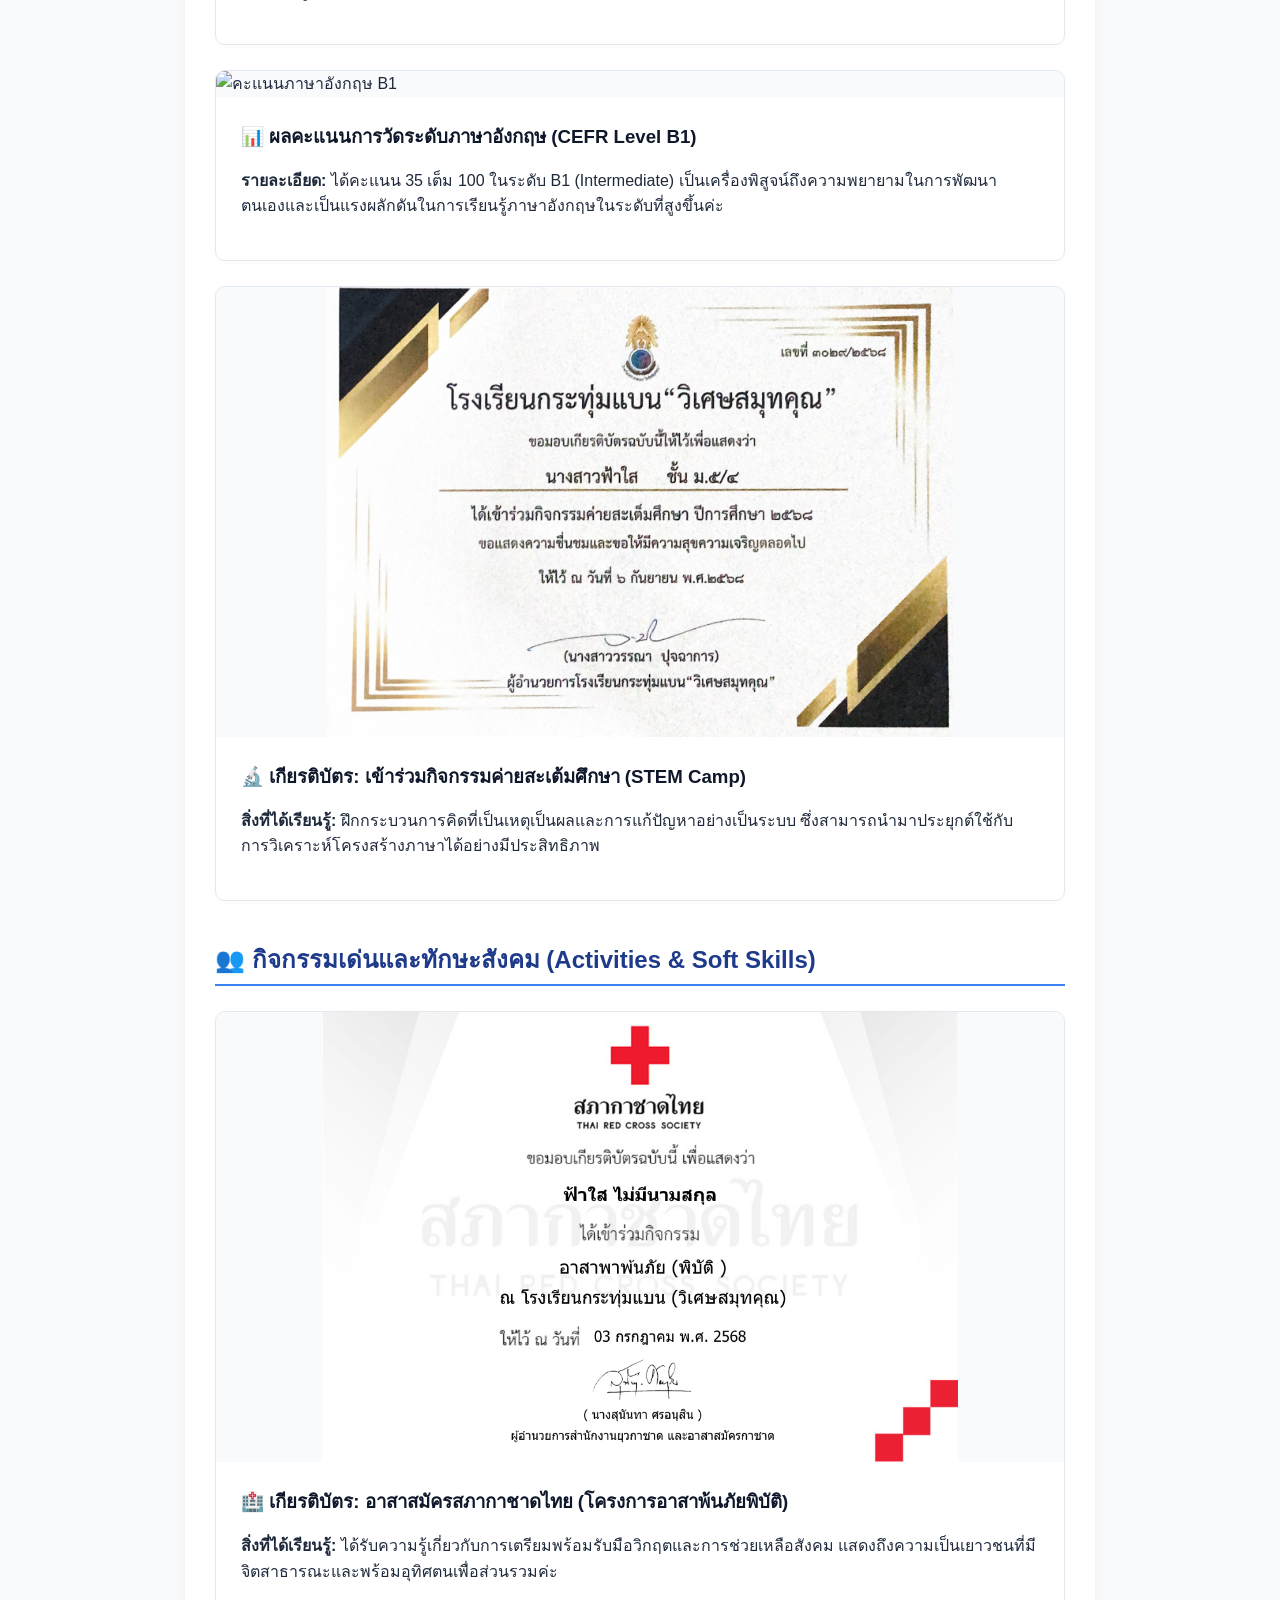
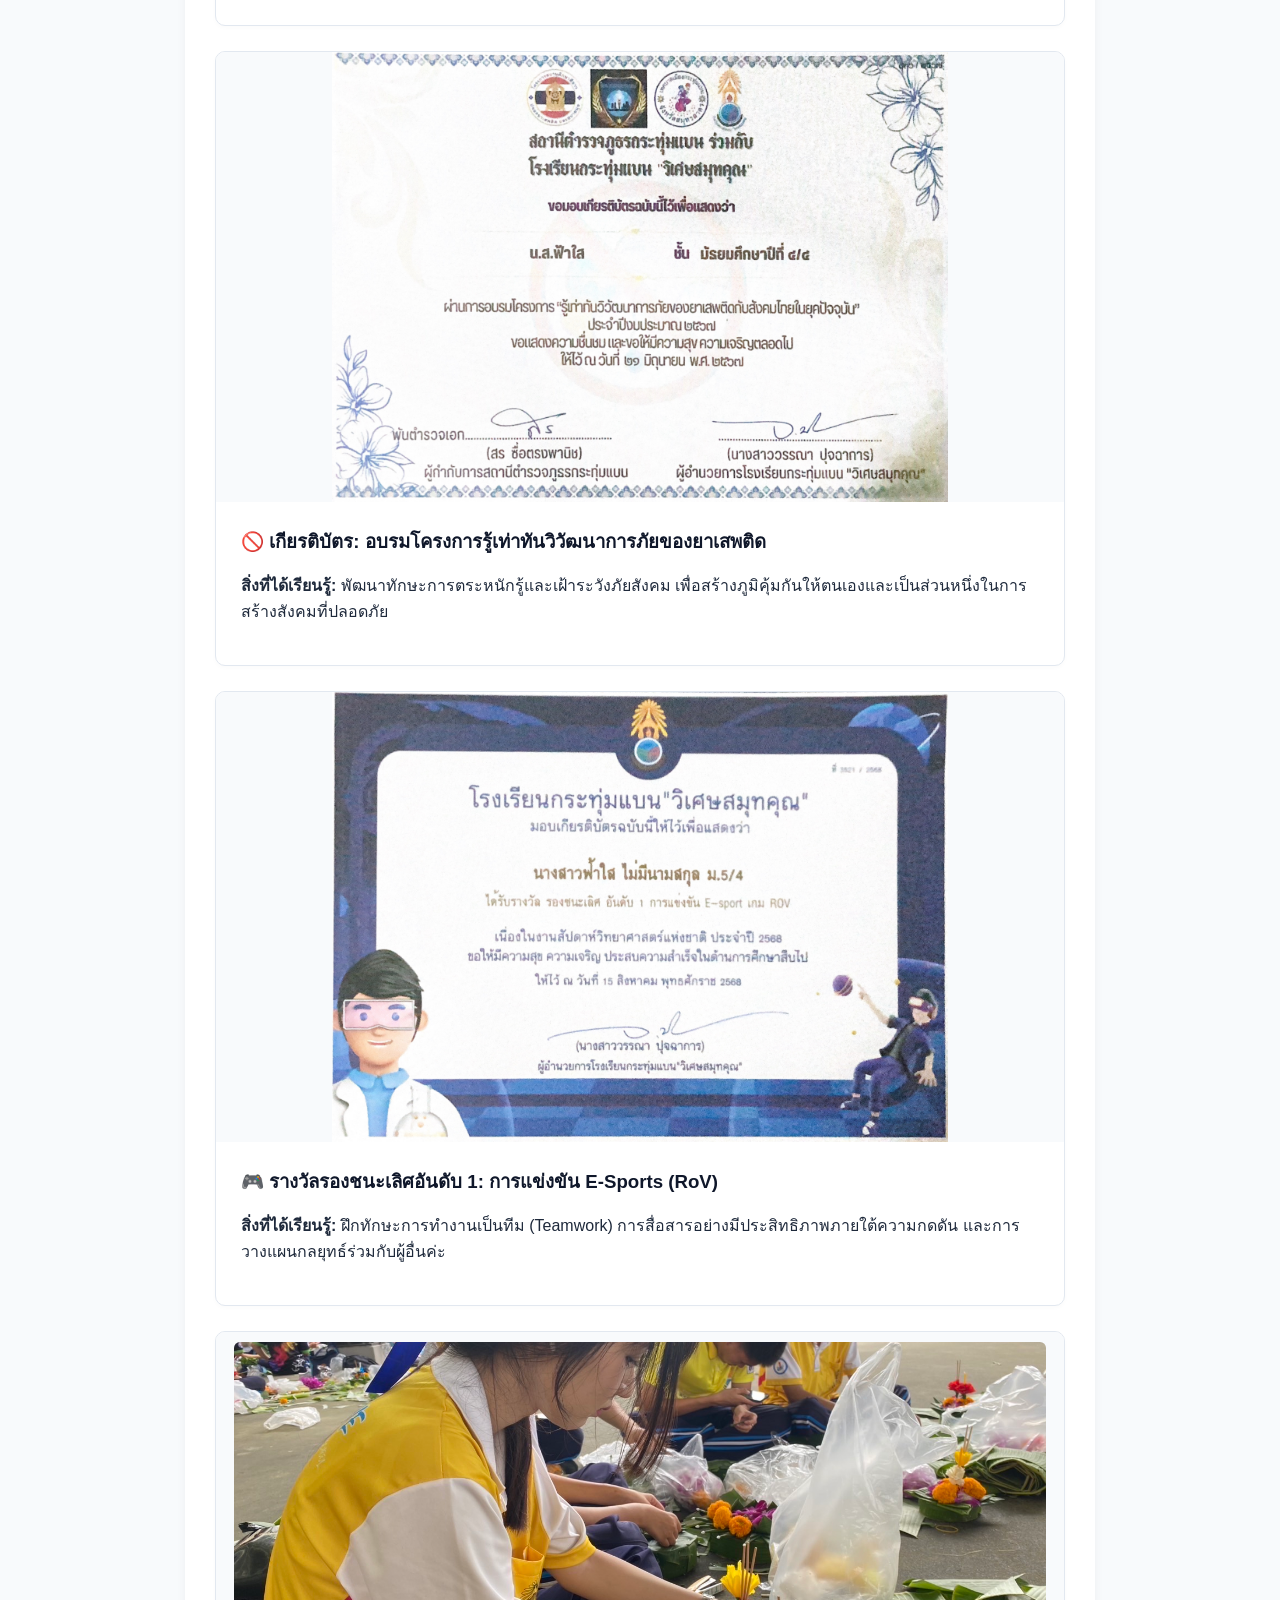
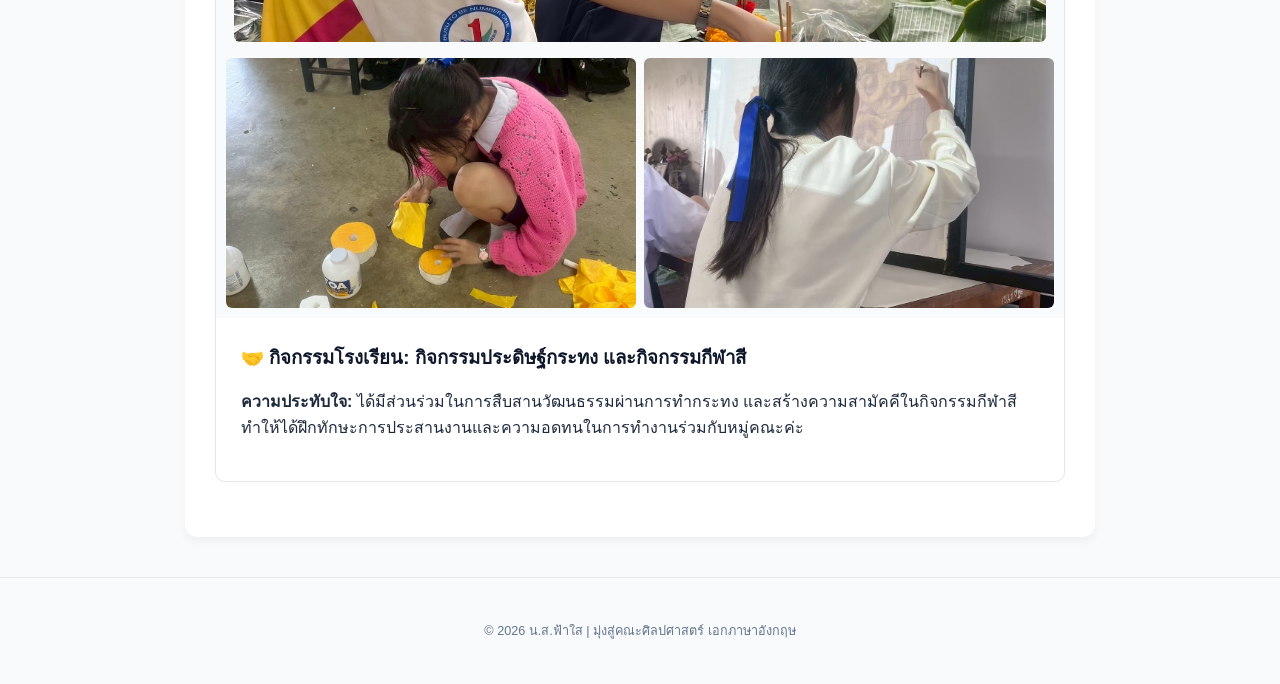
==== commit 0da9ac20: "Update projects.html" ====
--- a/projects.html
+++ b/projects.html
@@ -37,7 +37,7 @@
         </div>
 
         <div class="card">
-            <img src="cert-reader.jpg" alt="เกียรติบัตรเยาวชนสุดยอดนักอ่าน" class="card-img">
+            <img src="cert-reader.png" alt="เกียรติบัตรเยาวชนสุดยอดนักอ่าน" class="card-img">
             <div class="card-body">
                 <h2>📜 เกียรติบัตร: เยาวชนสุดยอดนักอ่าน (ได้รับรางวัล 2 ปีซ้อน)</h2>
                 <p><strong>ความประทับใจ:</strong> รางวัลนี้สะท้อนถึงนิสัยรักการอ่านและการค้นคว้าอย่างต่อเนื่องถึง 2 ปีซ้อน ซึ่งเป็นพื้นฐานสำคัญที่ช่วยเพิ่มพูนคลังคำศัพท์และพัฒนาทักษะการคิดวิเคราะห์ (Critical Thinking) สำหรับการศึกษาต่อสายภาษาค่ะ</p>
@@ -45,7 +45,7 @@
         </div>
 
         <div class="card">
-            <img src="cert-b1.jpg" alt="คะแนนภาษาอังกฤษ B1" class="card-img">
+            <img src="cert-b1.png" alt="คะแนนภาษาอังกฤษ B1" class="card-img">
             <div class="card-body">
                 <h2>📊 ผลคะแนนการวัดระดับภาษาอังกฤษ (CEFR Level B1)</h2>
                 <p><strong>รายละเอียด:</strong> ได้คะแนน 35 เต็ม 100 ในระดับ B1 (Intermediate) เป็นเครื่องพิสูจน์ถึงความพยายามในการพัฒนาตนเองและเป็นแรงผลักดันในการเรียนรู้ภาษาอังกฤษในระดับที่สูงขึ้นค่ะ</p>
@@ -53,12 +53,13 @@
         </div>
 
         <div class="card">
-            <img src="cert-stem.jpg" alt="เกียรติบัตรค่าย STEM" class="card-img">
+            <img src="cert-stem.png" alt="เกียรติบัตรค่าย STEM" class="card-img">
             <div class="card-body">
                 <h2>🔬 เกียรติบัตร: เข้าร่วมกิจกรรมค่ายสะเต้มศึกษา (STEM Camp)</h2>
                 <p><strong>สิ่งที่ได้เรียนรู้:</strong> ฝึกกระบวนการคิดที่เป็นเหตุเป็นผลและการแก้ปัญหาอย่างเป็นระบบ ซึ่งสามารถนำมาประยุกต์ใช้กับการวิเคราะห์โครงสร้างภาษาได้อย่างมีประสิทธิภาพ</p>
             </div>
         </div>
+
 
         <h2 style="color: #1e3a8a; border-bottom: 2px solid #3b82f6; padding-bottom: 5px; margin-top: 40px;">👥 กิจกรรมเด่นและทักษะสังคม (Activities & Soft Skills)</h2>
 
@@ -71,7 +72,7 @@
         </div>
 
         <div class="card">
-            <img src="cert-drugs.jpg" alt="เกียรติบัตรยาเสพติด" class="card-img">
+            <img src="cert-drugs.png" alt="เกียรติบัตรยาเสพติด" class="card-img">
             <div class="card-body">
                 <h2>🚫 เกียรติบัตร: อบรมโครงการรู้เท่าทันวิวัฒนาการภัยของยาเสพติด</h2>
                 <p><strong>สิ่งที่ได้เรียนรู้:</strong> พัฒนาทักษะการตระหนักรู้และเฝ้าระวังภัยสังคม เพื่อสร้างภูมิคุ้มกันให้ตนเองและเป็นส่วนหนึ่งในการสร้างสังคมที่ปลอดภัย</p>
@@ -79,7 +80,7 @@
         </div>
 
         <div class="card">
-            <img src="cert-rov.jpg" alt="เกียรติบัตร RoV" class="card-img">
+            <img src="cert-rov.png" alt="เกียรติบัตร RoV" class="card-img">
             <div class="card-body">
                 <h2>🎮 รางวัลรองชนะเลิศอันดับ 1: การแข่งขัน E-Sports (RoV)</h2>
                 <p><strong>สิ่งที่ได้เรียนรู้:</strong> ฝึกทักษะการทำงานเป็นทีม (Teamwork) การสื่อสารอย่างมีประสิทธิภาพภายใต้ความกดดัน และการวางแผนกลยุทธ์ร่วมกับผู้อื่นค่ะ</p>
--- a/style.css
+++ b/style.css
@@ -1,23 +1,93 @@
+/* ================= 1. ตั้งค่าพื้นฐานของหน้าเว็บ ================= */
 body {
     font-family: 'Segoe UI', Tahoma, Geneva, Verdana, sans-serif;
-    margin: 0; padding: 0;
-    background-color: #f1f5f9; color: #334155;
+    margin: 0; 
+    padding: 0;
+    background-color: #f8fafc; 
+    color: #1e293b;
     line-height: 1.6;
 }
+
 .container {
-    max-width: 800px; margin: 40px auto; padding: 25px;
-    background-color: #ffffff; border-radius: 8px;
-    box-shadow: 0 4px 6px -1px rgba(0, 0, 0, 0.1);
+    max-width: 850px; 
+    margin: 40px auto; 
+    padding: 30px;
+    background-color: #ffffff; 
+    border-radius: 12px;
+    box-shadow: 0 4px 10px rgba(0, 0, 0, 0.05);
 }
-header { background-color: #0f172a; padding: 15px 0; text-align: center; }
-nav a { color: #94a3b8; text-decoration: none; margin: 0 15px; font-weight: 600; }
-nav a:hover, nav a.active { color: #3b82f6; }
-.profile-area { text-align: center; padding: 20px 0; }
-.profile-img { width: 140px; height: 140px; border-radius: 50%; object-fit: cover; border: 4px solid #3b82f6; margin-bottom: 15px; }
-.tagline { color: #64748b; margin-top: -5px; }
-.content-section { margin-top: 30px; padding-top: 20px; border-top: 1px solid #e2e8f0; }
-.card { background: #ffffff; border: 1px solid #e2e8f0; border-radius: 8px; margin-top: 25px; overflow: hidden; }
-.card-img { width: 100%; height: auto; max-height: 300px; object-fit: cover; }
-.card-body { padding: 20px; }
-.tech-stack { display: inline-block; background-color: #f1f5f9; color: #475569; padding: 4px 10px; border-radius: 4px; font-size: 9pt; font-weight: bold; }
-footer { text-align: center; padding: 25px; color: #64748b; font-size: 9pt; }
+
+/* ================= 2. ส่วนหัวและเมนูบาร์ (Navbar) ================= */
+header { 
+    background-color: #0f172a; 
+    padding: 18px 0; 
+    text-align: center; 
+}
+
+nav a { 
+    color: #94a3b8; 
+    text-decoration: none; 
+    margin: 0 20px; 
+    font-weight: 600; 
+    font-size: 11pt; 
+    transition: color 0.3s; 
+}
+
+nav a:hover, nav a.active { 
+    color: #3b82f6; 
+}
+
+/* ================= 3. ส่วนแสดงข้อมูลผลงาน (Cards) ================= */
+.card { 
+    background: #ffffff; 
+    border: 1px solid #e2e8f0; 
+    border-radius: 10px; 
+    margin-top: 25px; 
+    margin-bottom: 25px; 
+    overflow: hidden; 
+    box-shadow: 0 2px 5px rgba(0,0,0,0.02); 
+}
+
+.card-body { 
+    padding: 25px; 
+}
+
+.card-body h2 { 
+    font-size: 14pt; 
+    margin-top: 0; 
+    color: #0f172a; 
+}
+
+/* ================= 4. การจัดการรูปภาพ (สำคัญมาก) ================= */
+/* สำหรับรูปเกียรติบัตรเดี่ยวๆ ให้ขยายเต็มการ์ดและไม่บีบอัดรูป */
+.card-img { 
+    width: 100%; 
+    height: auto; 
+    max-height: 450px; 
+    object-fit: contain; /* ป้องกันไม่ให้รูปเกียรติบัตรโดนตัดขอบ */
+    background-color: #f8fafc; 
+    display: block;
+}
+
+/* ตกแต่งแท็กสะสมทักษะด้านล่างผลงาน */
+.tech-stack { 
+    display: inline-block; 
+    background-color: #eff6ff; 
+    color: #1d4ed8; 
+    padding: 5px 12px; 
+    border-radius: 6px; 
+    font-size: 9pt; 
+    font-weight: 600; 
+    margin-right: 8px; 
+    margin-top: 10px; 
+}
+
+/* ================= 5. ส่วนท้ายหน้าเว็บ ================= */
+footer { 
+    text-align: center; 
+    padding: 30px; 
+    color: #64748b; 
+    font-size: 9.5pt; 
+    border-top: 1px solid #e2e8f0; 
+    margin-top: 40px; 
+}
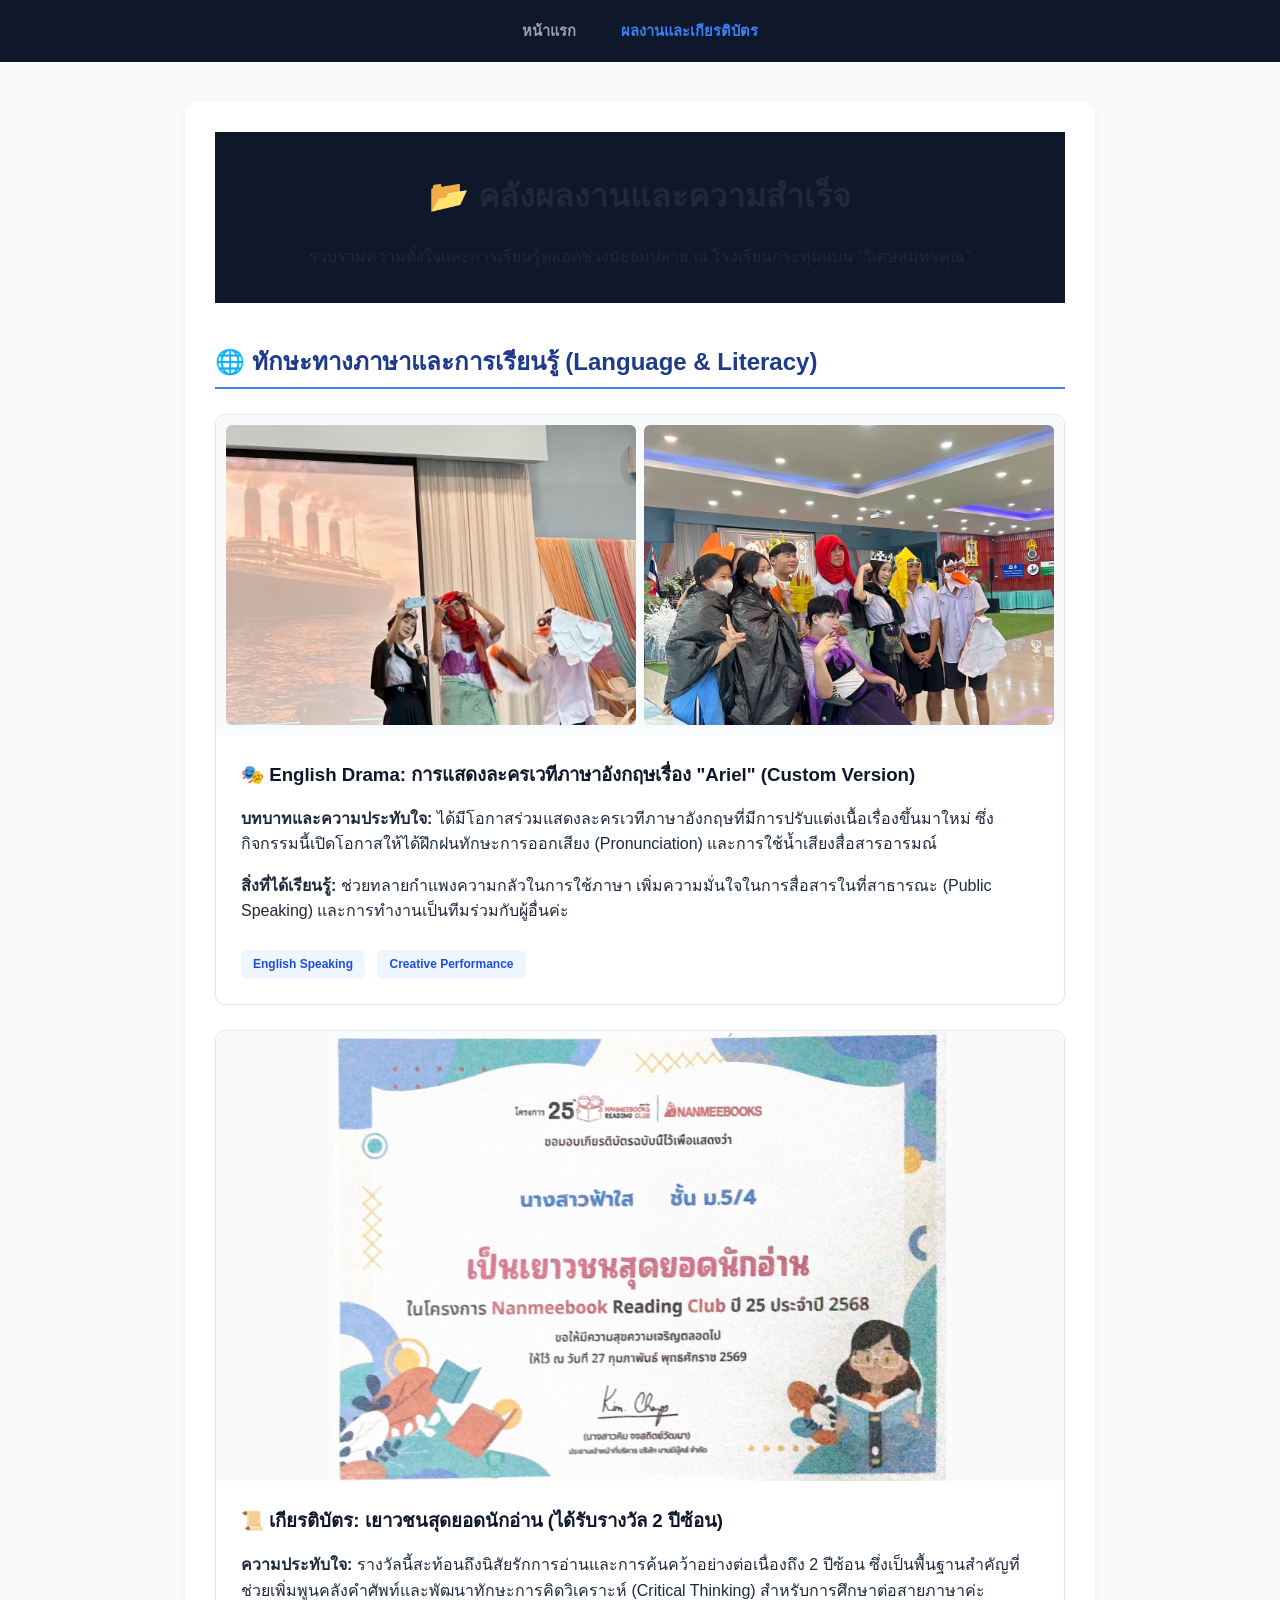
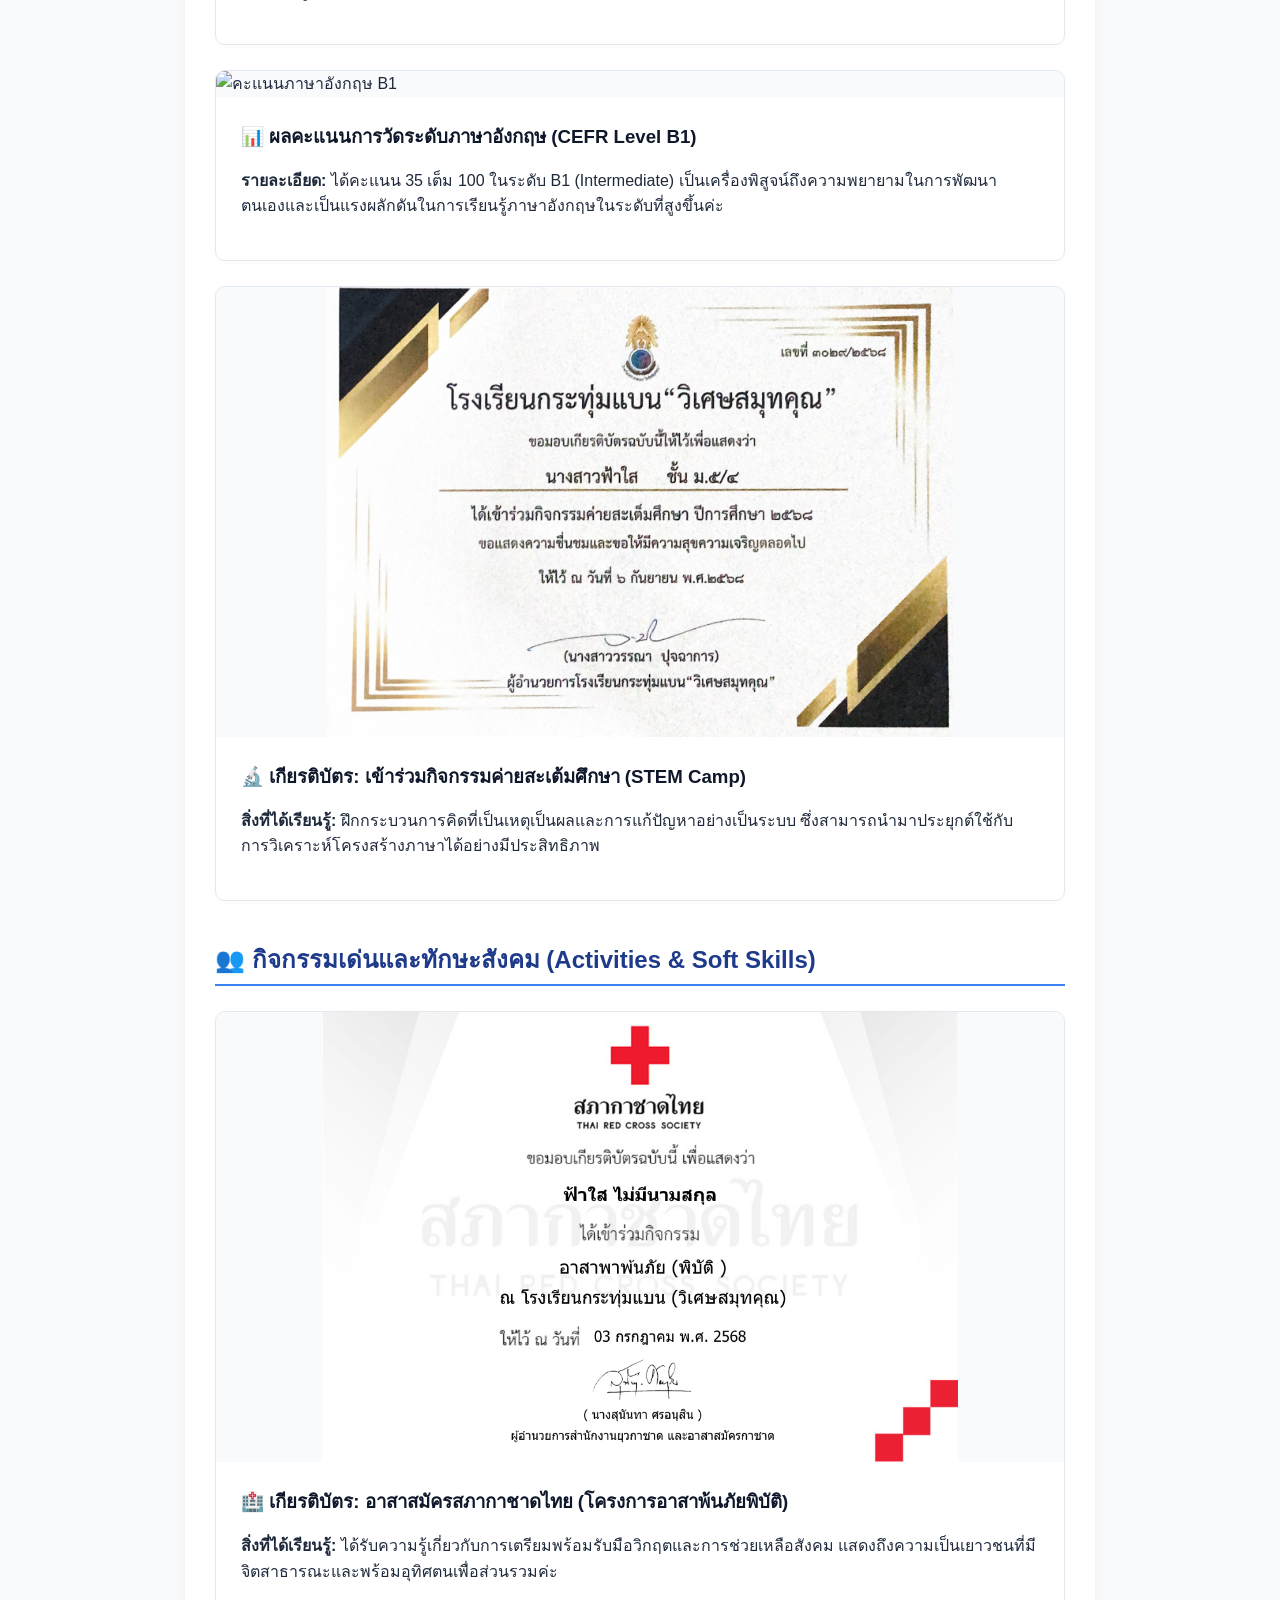
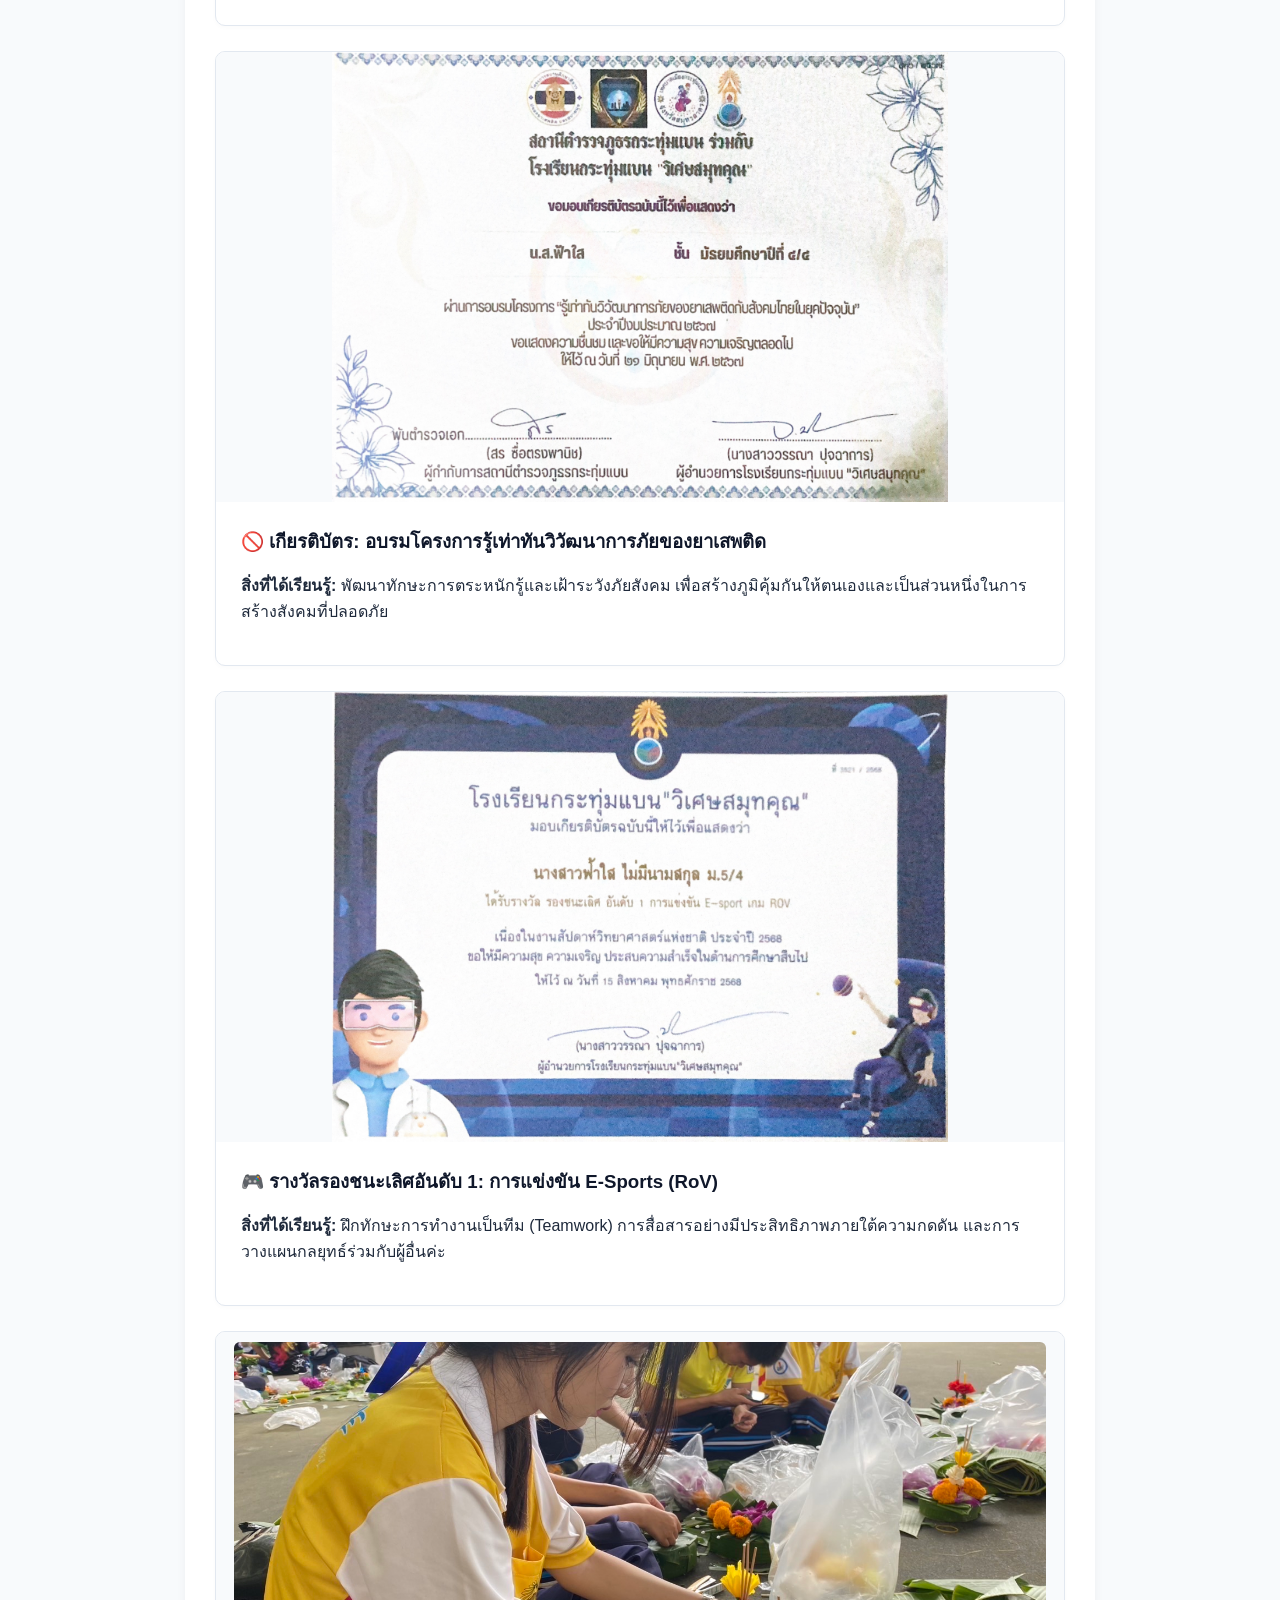
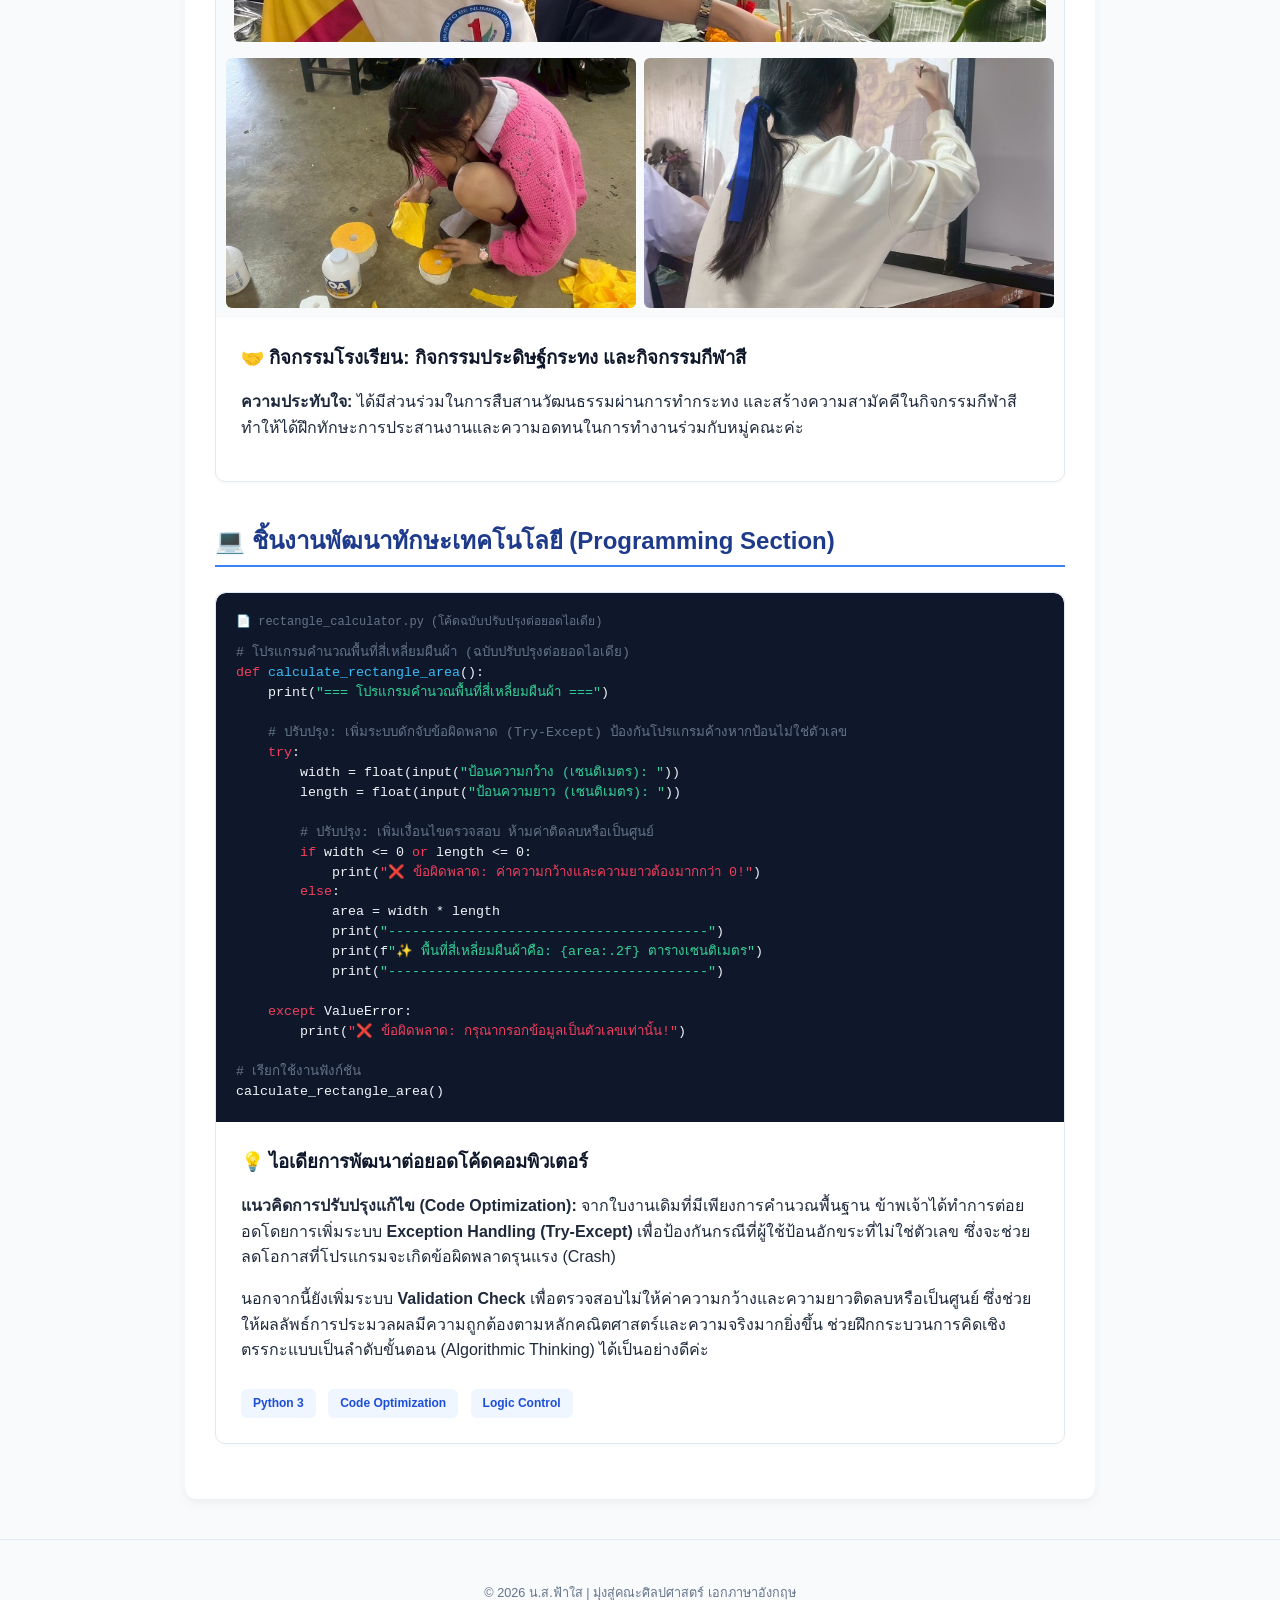
==== commit 6c0cb41a: "Update projects.html" ====
--- a/projects.html
+++ b/projects.html
@@ -101,6 +101,47 @@
             </div>
         </div>
 
+
+        <h2 style="color: #1e3a8a; border-bottom: 2px solid #3b82f6; padding-bottom: 5px; margin-top: 40px;">💻 ชิ้นงานพัฒนาทักษะเทคโนโลยี (Programming Section)</h2>
+
+        <div class="card" id="python-code-section">
+            <div style="background-color: #0f172a; padding: 20px; color: #38bdf8; font-family: 'Courier New', Courier, monospace; border-top-left-radius: 10px; border-top-right-radius: 10px;">
+                <div style="color: #64748b; margin-bottom: 10px; font-size: 9pt;">📄 rectangle_calculator.py (โค้ดฉบับปรับปรุงต่อยอดไอเดีย)</div>
+<pre style="margin: 0; white-space: pre-wrap; font-size: 10pt; line-height: 1.5; color: #f1f5f9;">
+<span style="color: #64748b;"># โปรแกรมคำนวณพื้นที่สี่เหลี่ยมผืนผ้า (ฉบับปรับปรุงต่อยอดไอเดีย)</span>
+<span style="color: #f43f5e;">def</span> <span style="color: #38bdf8;">calculate_rectangle_area</span>():
+    print(<span style="color: #34d399;">"=== โปรแกรมคำนวณพื้นที่สี่เหลี่ยมผืนผ้า ==="</span>)
+    
+    <span style="color: #64748b;"># ปรับปรุง: เพิ่มระบบดักจับข้อผิดพลาด (Try-Except) ป้องกันโปรแกรมค้างหากป้อนไม่ใช่ตัวเลข</span>
+    <span style="color: #f43f5e;">try</span>:
+        width = float(input(<span style="color: #34d399;">"ป้อนความกว้าง (เซนติเมตร): "</span>))
+        length = float(input(<span style="color: #34d399;">"ป้อนความยาว (เซนติเมตร): "</span>))
+        
+        <span style="color: #64748b;"># ปรับปรุง: เพิ่มเงื่อนไขตรวจสอบ ห้ามค่าติดลบหรือเป็นศูนย์</span>
+        <span style="color: #f43f5e;">if</span> width <= 0 <span style="color: #f43f5e;">or</span> length <= 0:
+            print(<span style="color: #f43f5e;">"❌ ข้อผิดพลาด: ค่าความกว้างและความยาวต้องมากกว่า 0!"</span>)
+        <span style="color: #f43f5e;">else</span>:
+            area = width * length
+            print(<span style="color: #34d399;">"----------------------------------------"</span>)
+            print(f<span style="color: #34d399;">"✨ พื้นที่สี่เหลี่ยมผืนผ้าคือ: {area:.2f} ตารางเซนติเมตร"</span>)
+            print(<span style="color: #34d399;">"----------------------------------------"</span>)
+            
+    <span style="color: #f43f5e;">except</span> ValueError:
+        print(<span style="color: #f43f5e;">"❌ ข้อผิดพลาด: กรุณากรอกข้อมูลเป็นตัวเลขเท่านั้น!"</span>)
+
+<span style="color: #64748b;"># เรียกใช้งานฟังก์ชัน</span>
+calculate_rectangle_area()
+</pre>
+            </div>
+            
+            <div class="card-body">
+                <h2>💡 ไอเดียการพัฒนาต่อยอดโค้ดคอมพิวเตอร์</h2>
+                <p><strong>แนวคิดการปรับปรุงแก้ไข (Code Optimization):</strong> จากใบงานเดิมที่มีเพียงการคำนวณพื้นฐาน ข้าพเจ้าได้ทำการต่อยอดโดยการเพิ่มระบบ <strong>Exception Handling (Try-Except)</strong> เพื่อป้องกันกรณีที่ผู้ใช้ป้อนอักขระที่ไม่ใช่ตัวเลข ซึ่งจะช่วยลดโอกาสที่โปรแกรมจะเกิดข้อผิดพลาดรุนแรง (Crash)</p>
+                <p>นอกจากนี้ยังเพิ่มระบบ <strong>Validation Check</strong> เพื่อตรวจสอบไม่ให้ค่าความกว้างและความยาวติดลบหรือเป็นศูนย์ ซึ่งช่วยให้ผลลัพธ์การประมวลผลมีความถูกต้องตามหลักคณิตศาสตร์และความจริงมากยิ่งขึ้น ช่วยฝึกกระบวนการคิดเชิงตรรกะแบบเป็นลำดับขั้นตอน (Algorithmic Thinking) ได้เป็นอย่างดีค่ะ</p>
+                <span class="tech-stack">Python 3</span> <span class="tech-stack">Code Optimization</span> <span class="tech-stack">Logic Control</span>
+            </div>
+        </div>
+
     </main>
 
     <footer>
